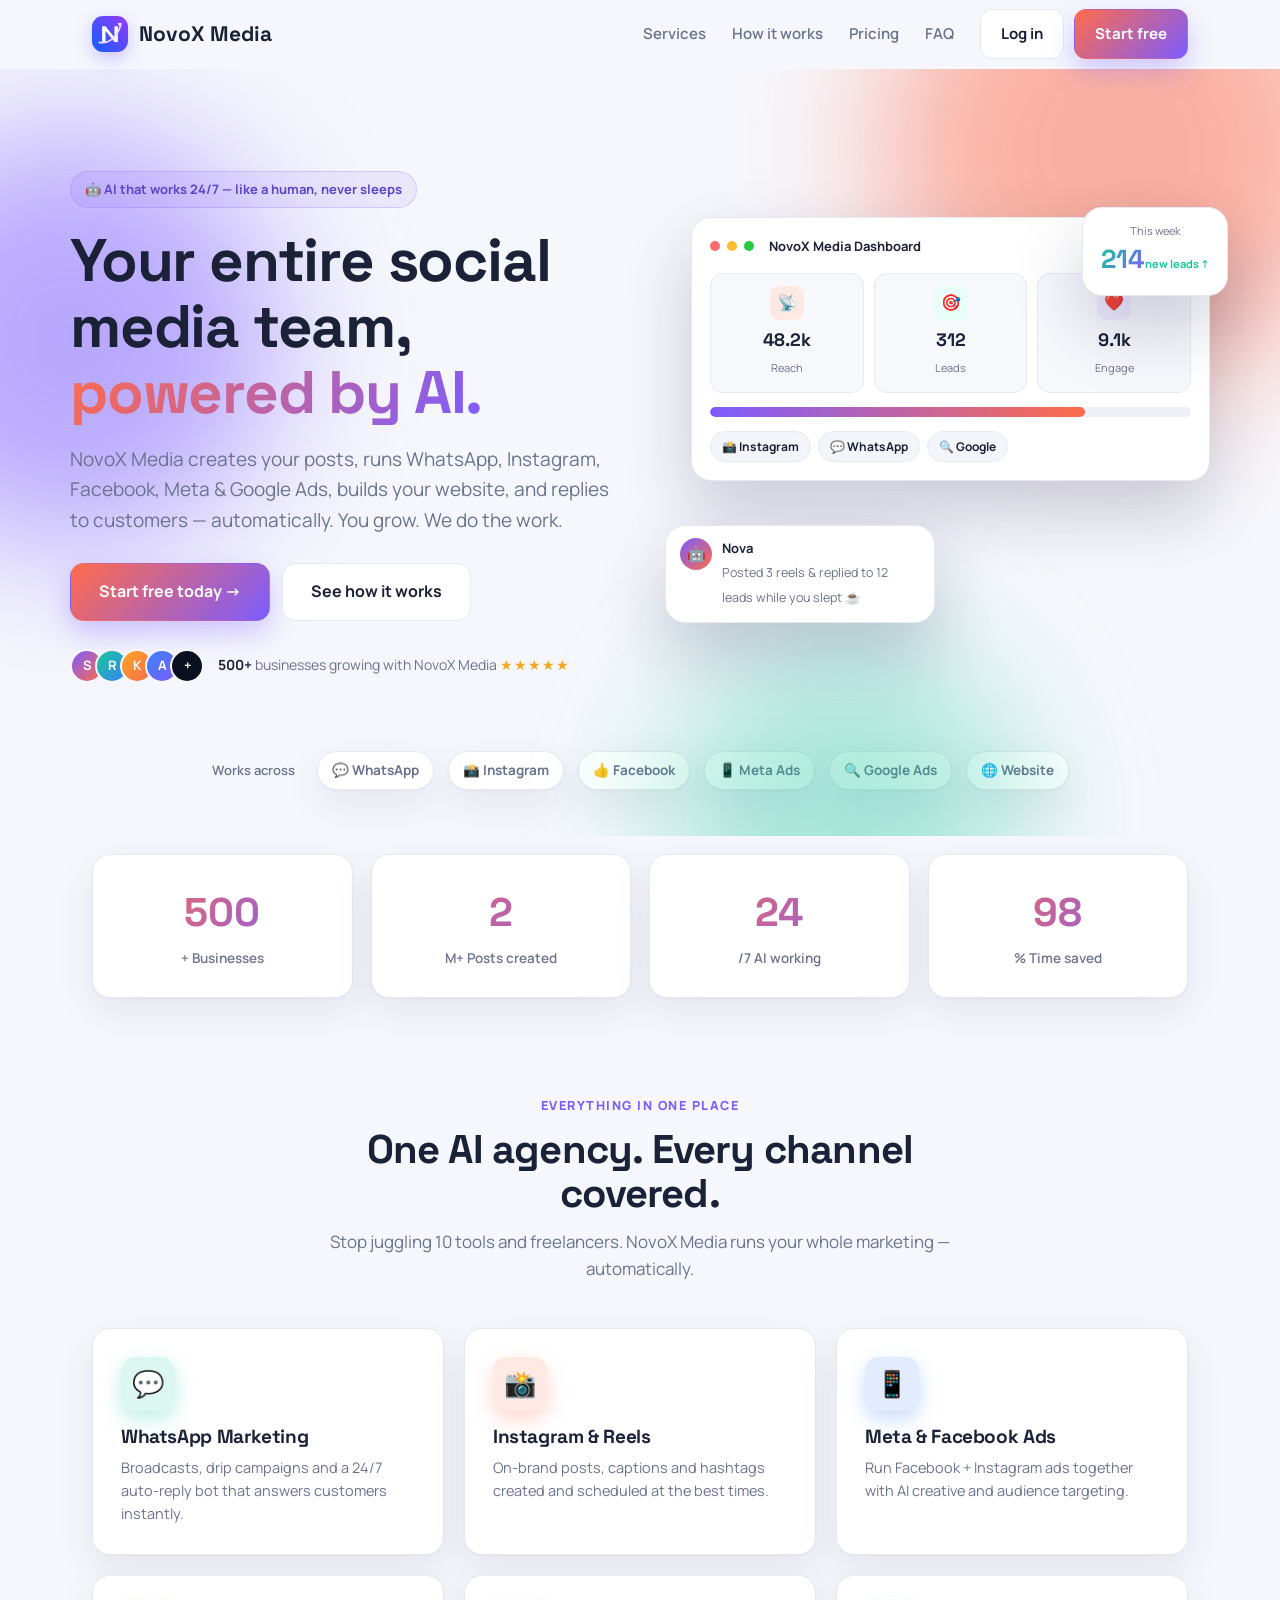
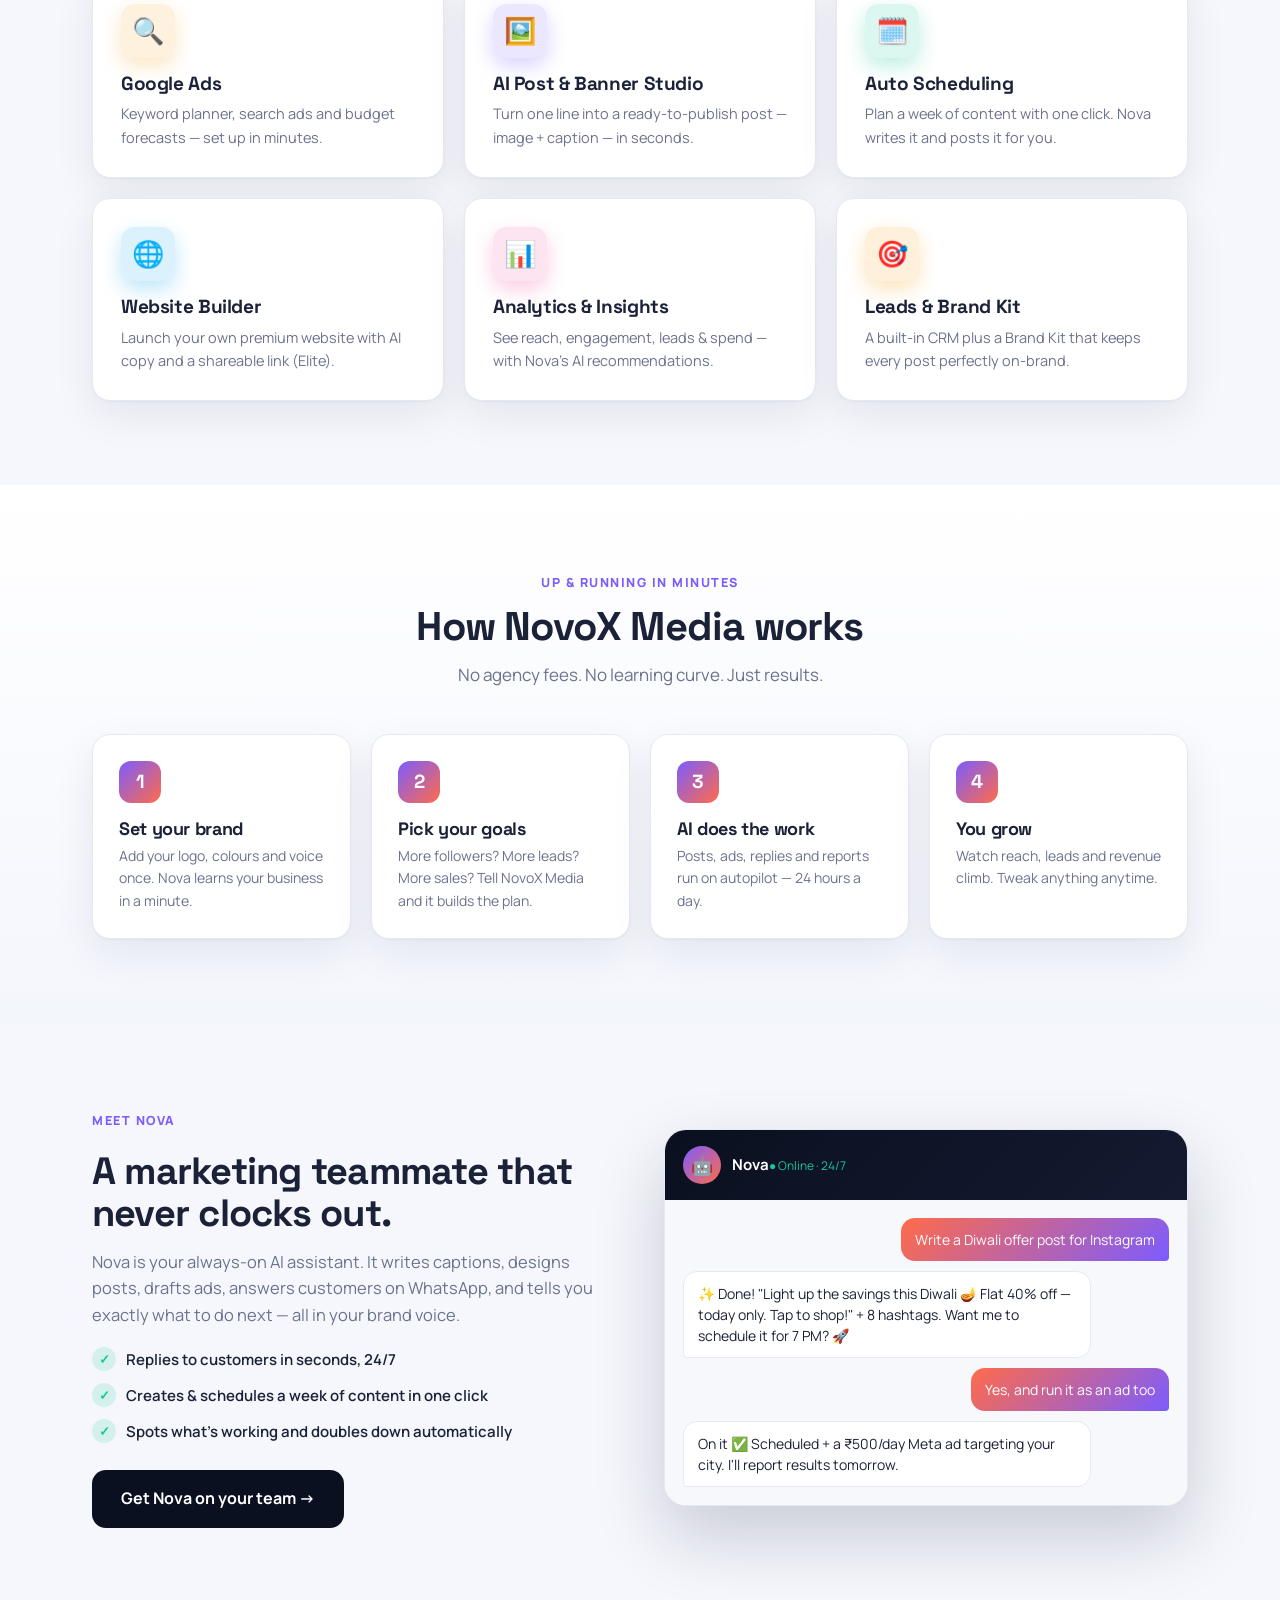
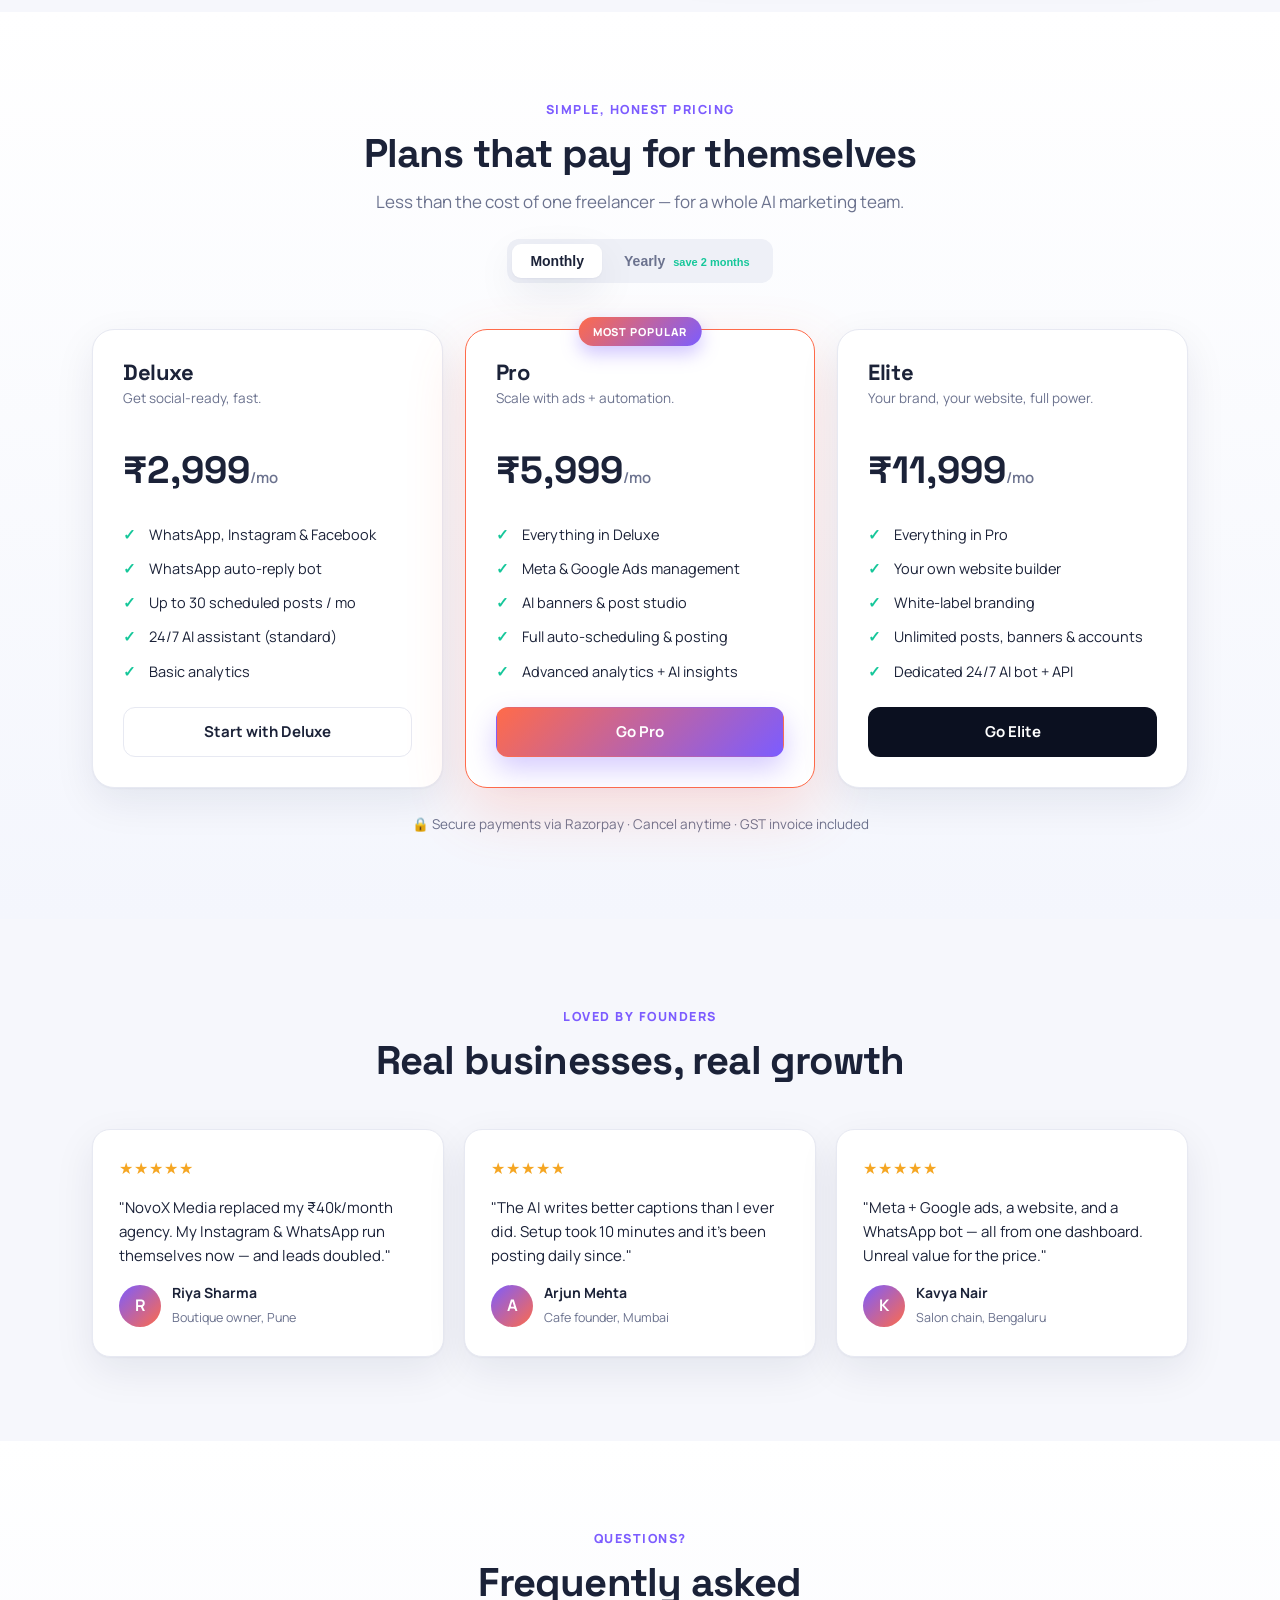
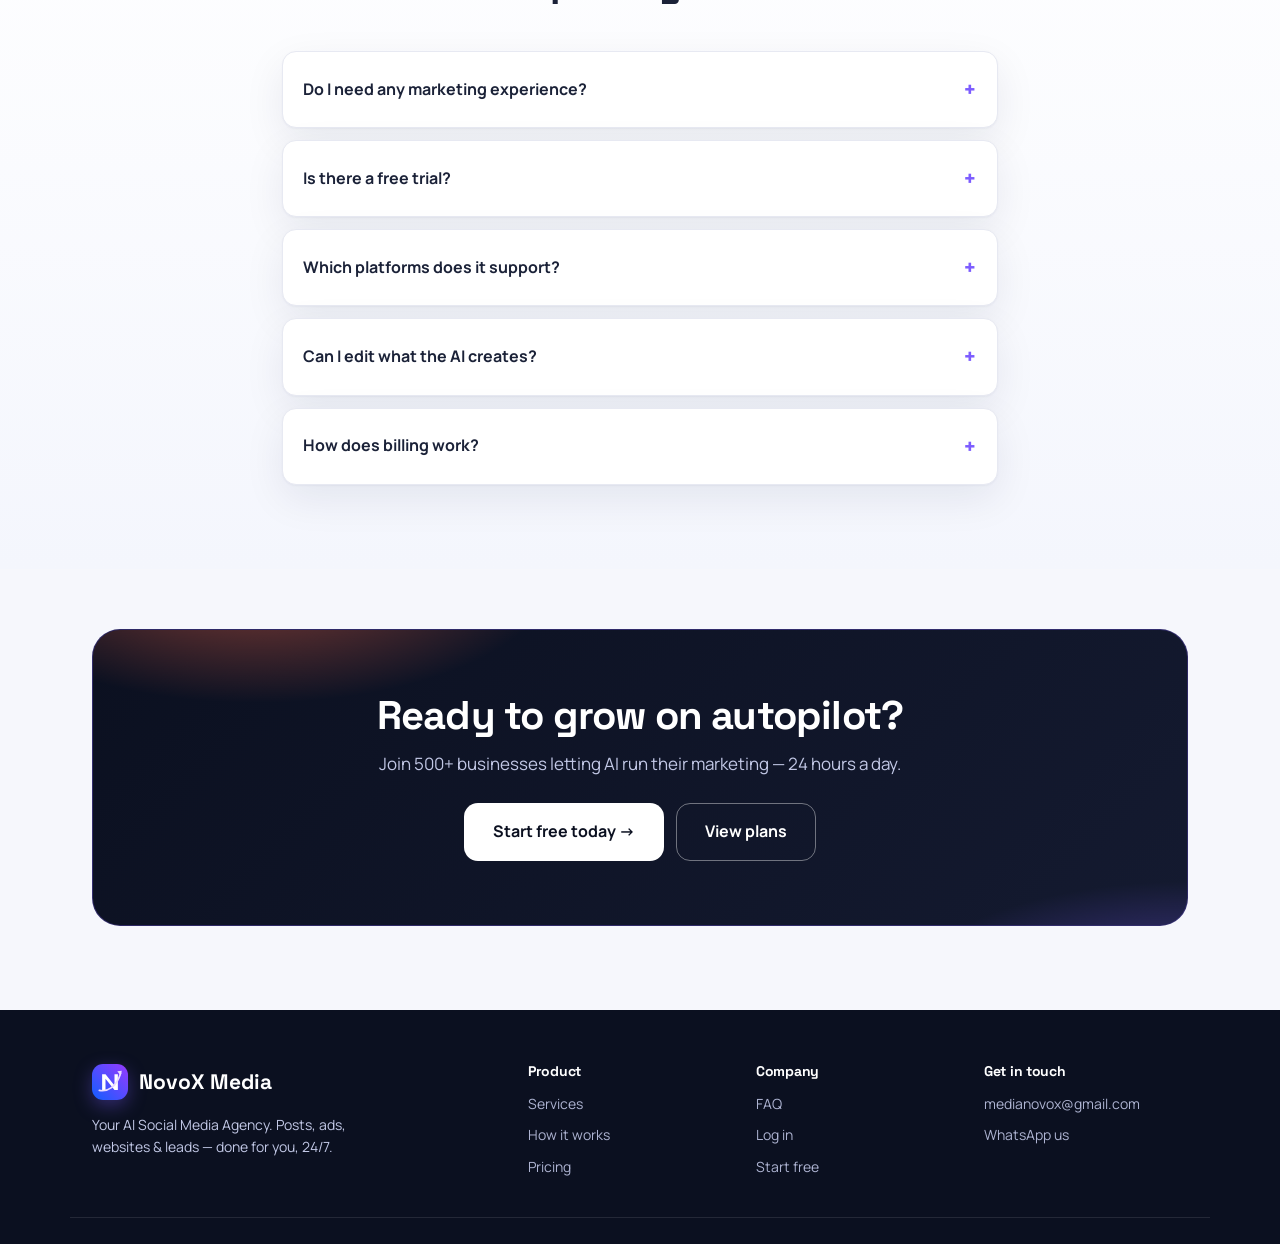
==== index.html @ 3d37918c "Initial commit — NovoX Media landing page Co-Authored-By: Claude Opus 4.8 <noreply@anthropic.com>" ====
<!doctype html>
<html lang="en">
<head>
  <meta charset="utf-8" />
  <meta name="viewport" content="width=device-width, initial-scale=1" />
  <title>NovoX Media — Your AI Social Media Agency, working 24/7</title>
  <meta name="description" content="NovoX Media grows your brand on WhatsApp, Instagram, Facebook, Meta & Google Ads with AI that creates posts, runs campaigns, builds your website and replies to customers — 24/7." />
  <meta property="og:title" content="NovoX Media — Your AI Social Media Agency" />
  <meta property="og:description" content="AI bots that market your business around the clock. Posts, ads, websites, leads — done for you." />
  <meta property="og:type" content="website" />
  <link rel="icon" type="image/svg+xml" href="logo.svg" />
  <link rel="preconnect" href="https://fonts.googleapis.com" />
  <link rel="preconnect" href="https://fonts.gstatic.com" crossorigin />
  <link href="https://fonts.googleapis.com/css2?family=Manrope:wght@400;500;600;700;800&family=Space+Grotesk:wght@500;600;700&display=swap" rel="stylesheet" />
  <link rel="stylesheet" href="styles.css" />
</head>
<body>

  <!-- ===== NAV ===== -->
  <header class="nav" id="nav">
    <div class="wrap nav-in">
      <a href="#top" class="brand">
        <span class="brand-mark">N</span>
        <span class="brand-name">NovoX Media</span>
      </a>
      <nav class="nav-links" id="navLinks">
        <a href="#services">Services</a>
        <a href="#how">How it works</a>
        <a href="#pricing">Pricing</a>
        <a href="#faq">FAQ</a>
      </nav>
      <div class="nav-cta">
        <a href="#" class="btn btn-ghost cta-login">Log in</a>
        <a href="#" class="btn btn-primary cta-start">Start free</a>
      </div>
      <button class="hamburger" id="hamburger" aria-label="Menu"><span></span><span></span><span></span></button>
    </div>
  </header>

  <!-- ===== HERO ===== -->
  <section class="hero" id="top">
    <div class="aurora"><span class="blob b1"></span><span class="blob b2"></span><span class="blob b3"></span></div>
    <div class="wrap hero-in">
      <div class="hero-copy reveal">
        <span class="pill">🤖 AI that works 24/7 — like a human, never sleeps</span>
        <h1>Your entire social media team,<span class="grad"> powered by AI.</span></h1>
        <p class="lead">NovoX Media creates your posts, runs WhatsApp, Instagram, Facebook, Meta &amp; Google Ads, builds your website, and replies to customers — automatically. You grow. We do the work.</p>
        <div class="hero-actions">
          <a href="#" class="btn btn-primary btn-lg cta-start">Start free today →</a>
          <a href="#how" class="btn btn-ghost btn-lg">See how it works</a>
        </div>
        <div class="trust">
          <div class="avatars"><span>S</span><span>R</span><span>K</span><span>A</span><span>+</span></div>
          <div><strong>500+</strong> businesses growing with NovoX Media <span class="stars">★★★★★</span></div>
        </div>
      </div>

      <div class="hero-art reveal" data-delay="120">
        <div class="mock mock-main float">
          <div class="mock-top"><span class="dot"></span><span class="dot"></span><span class="dot"></span><b>NovoX Media Dashboard</b></div>
          <div class="mock-grid">
            <div class="mtile"><span class="mt-ic" style="background:#ffe9e2;color:#ff6b4a">📡</span><b>48.2k</b><i>Reach</i></div>
            <div class="mtile"><span class="mt-ic" style="background:#e7fff6;color:#16c79a">🎯</span><b>312</b><i>Leads</i></div>
            <div class="mtile"><span class="mt-ic" style="background:#efeaff;color:#7c5cff">❤️</span><b>9.1k</b><i>Engage</i></div>
          </div>
          <div class="mbar"><span style="width:78%"></span></div>
          <div class="mrow"><span class="chip">📸 Instagram</span><span class="chip">💬 WhatsApp</span><span class="chip">🔍 Google</span></div>
        </div>
        <div class="mock mock-chat float-slow">
          <div class="mc-ava">🤖</div>
          <div class="mc-bubble"><b>Nova</b><span>Posted 3 reels &amp; replied to 12 leads while you slept ☕</span></div>
        </div>
        <div class="mock mock-stat float-fast">
          <i>This week</i><b class="count" data-to="214">0</b><span>new leads ↑</span>
        </div>
      </div>
    </div>

    <!-- platform strip -->
    <div class="wrap">
      <div class="strip reveal">
        <span>Works across</span>
        <div class="strip-logos">
          <div>💬 WhatsApp</div><div>📸 Instagram</div><div>👍 Facebook</div><div>📱 Meta Ads</div><div>🔍 Google Ads</div><div>🌐 Website</div>
        </div>
      </div>
    </div>
  </section>

  <!-- ===== STATS ===== -->
  <section class="stats">
    <div class="wrap stat-band">
      <div class="stat reveal"><b class="count" data-to="500">0</b><span>+ Businesses</span></div>
      <div class="stat reveal" data-delay="80"><b class="count" data-to="2">0</b><span>M+ Posts created</span></div>
      <div class="stat reveal" data-delay="160"><b class="count" data-to="24">0</b><span>/7 AI working</span></div>
      <div class="stat reveal" data-delay="240"><b class="count" data-to="98">0</b><span>% Time saved</span></div>
    </div>
  </section>

  <!-- ===== SERVICES ===== -->
  <section class="section" id="services">
    <div class="wrap">
      <div class="head reveal">
        <span class="eyebrow">Everything in one place</span>
        <h2>One AI agency. Every channel covered.</h2>
        <p>Stop juggling 10 tools and freelancers. NovoX Media runs your whole marketing — automatically.</p>
      </div>
      <div class="cards">
        <article class="card reveal"><div class="c-ic" style="--c:#16c79a">💬</div><h3>WhatsApp Marketing</h3><p>Broadcasts, drip campaigns and a 24/7 auto-reply bot that answers customers instantly.</p></article>
        <article class="card reveal" data-delay="60"><div class="c-ic" style="--c:#ff6b4a">📸</div><h3>Instagram &amp; Reels</h3><p>On-brand posts, captions and hashtags created and scheduled at the best times.</p></article>
        <article class="card reveal" data-delay="120"><div class="c-ic" style="--c:#3b82f6">📱</div><h3>Meta &amp; Facebook Ads</h3><p>Run Facebook + Instagram ads together with AI creative and audience targeting.</p></article>
        <article class="card reveal"><div class="c-ic" style="--c:#f5a623">🔍</div><h3>Google Ads</h3><p>Keyword planner, search ads and budget forecasts — set up in minutes.</p></article>
        <article class="card reveal" data-delay="60"><div class="c-ic" style="--c:#7c5cff">🖼️</div><h3>AI Post &amp; Banner Studio</h3><p>Turn one line into a ready-to-publish post — image + caption — in seconds.</p></article>
        <article class="card reveal" data-delay="120"><div class="c-ic" style="--c:#16c79a">🗓️</div><h3>Auto Scheduling</h3><p>Plan a week of content with one click. Nova writes it and posts it for you.</p></article>
        <article class="card reveal"><div class="c-ic" style="--c:#0ea5e9">🌐</div><h3>Website Builder</h3><p>Launch your own premium website with AI copy and a shareable link (Elite).</p></article>
        <article class="card reveal" data-delay="60"><div class="c-ic" style="--c:#ec4899">📊</div><h3>Analytics &amp; Insights</h3><p>See reach, engagement, leads &amp; spend — with Nova's AI recommendations.</p></article>
        <article class="card reveal" data-delay="120"><div class="c-ic" style="--c:#f59e0b">🎯</div><h3>Leads &amp; Brand Kit</h3><p>A built-in CRM plus a Brand Kit that keeps every post perfectly on-brand.</p></article>
      </div>
    </div>
  </section>

  <!-- ===== HOW IT WORKS ===== -->
  <section class="section alt" id="how">
    <div class="wrap">
      <div class="head reveal">
        <span class="eyebrow">Up &amp; running in minutes</span>
        <h2>How NovoX Media works</h2>
        <p>No agency fees. No learning curve. Just results.</p>
      </div>
      <div class="steps">
        <div class="step reveal"><span class="s-no">1</span><h3>Set your brand</h3><p>Add your logo, colours and voice once. Nova learns your business in a minute.</p></div>
        <div class="step reveal" data-delay="100"><span class="s-no">2</span><h3>Pick your goals</h3><p>More followers? More leads? More sales? Tell NovoX Media and it builds the plan.</p></div>
        <div class="step reveal" data-delay="200"><span class="s-no">3</span><h3>AI does the work</h3><p>Posts, ads, replies and reports run on autopilot — 24 hours a day.</p></div>
        <div class="step reveal" data-delay="300"><span class="s-no">4</span><h3>You grow</h3><p>Watch reach, leads and revenue climb. Tweak anything anytime.</p></div>
      </div>
    </div>
  </section>

  <!-- ===== AI HIGHLIGHT ===== -->
  <section class="section">
    <div class="wrap split">
      <div class="split-copy reveal">
        <span class="eyebrow">Meet Nova</span>
        <h2>A marketing teammate that never clocks out.</h2>
        <p>Nova is your always-on AI assistant. It writes captions, designs posts, drafts ads, answers customers on WhatsApp, and tells you exactly what to do next — all in your brand voice.</p>
        <ul class="ticks">
          <li>Replies to customers in seconds, 24/7</li>
          <li>Creates &amp; schedules a week of content in one click</li>
          <li>Spots what's working and doubles down automatically</li>
        </ul>
        <a href="#pricing" class="btn btn-dark btn-lg">Get Nova on your team →</a>
      </div>
      <div class="split-art reveal" data-delay="120">
        <div class="chatcard float">
          <div class="cc-head"><span class="cc-ava">🤖</span><div><b>Nova</b><i>● Online · 24/7</i></div></div>
          <div class="cc-body">
            <div class="cc-msg me">Write a Diwali offer post for Instagram</div>
            <div class="cc-msg bot">✨ Done! "Light up the savings this Diwali 🪔 Flat 40% off — today only. Tap to shop!" + 8 hashtags. Want me to schedule it for 7 PM? 🚀</div>
            <div class="cc-msg me">Yes, and run it as an ad too</div>
            <div class="cc-msg bot">On it ✅ Scheduled + a ₹500/day Meta ad targeting your city. I'll report results tomorrow.</div>
          </div>
        </div>
      </div>
    </div>
  </section>

  <!-- ===== PRICING ===== -->
  <section class="section alt" id="pricing">
    <div class="wrap">
      <div class="head reveal">
        <span class="eyebrow">Simple, honest pricing</span>
        <h2>Plans that pay for themselves</h2>
        <p>Less than the cost of one freelancer — for a whole AI marketing team.</p>
        <div class="toggle reveal">
          <button class="t-btn active" data-cycle="monthly">Monthly</button>
          <button class="t-btn" data-cycle="yearly">Yearly <em>save 2 months</em></button>
        </div>
      </div>
      <div class="plans">
        <article class="plan reveal">
          <h3>Deluxe</h3>
          <p class="tag">Get social-ready, fast.</p>
          <div class="price"><span class="amt" data-m="2,999" data-y="29,990">₹2,999</span><i class="per">/mo</i></div>
          <ul>
            <li>WhatsApp, Instagram &amp; Facebook</li>
            <li>WhatsApp auto-reply bot</li>
            <li>Up to 30 scheduled posts / mo</li>
            <li>24/7 AI assistant (standard)</li>
            <li>Basic analytics</li>
          </ul>
          <a href="#" class="btn btn-ghost btn-block cta-start">Start with Deluxe</a>
        </article>

        <article class="plan pop reveal" data-delay="100">
          <div class="ribbon">MOST POPULAR</div>
          <h3>Pro</h3>
          <p class="tag">Scale with ads + automation.</p>
          <div class="price"><span class="amt" data-m="5,999" data-y="59,990">₹5,999</span><i class="per">/mo</i></div>
          <ul>
            <li>Everything in Deluxe</li>
            <li>Meta &amp; Google Ads management</li>
            <li>AI banners &amp; post studio</li>
            <li>Full auto-scheduling &amp; posting</li>
            <li>Advanced analytics + AI insights</li>
          </ul>
          <a href="#" class="btn btn-primary btn-block cta-start">Go Pro</a>
        </article>

        <article class="plan reveal" data-delay="200">
          <h3>Elite</h3>
          <p class="tag">Your brand, your website, full power.</p>
          <div class="price"><span class="amt" data-m="11,999" data-y="1,19,990">₹11,999</span><i class="per">/mo</i></div>
          <ul>
            <li>Everything in Pro</li>
            <li>Your own website builder</li>
            <li>White-label branding</li>
            <li>Unlimited posts, banners &amp; accounts</li>
            <li>Dedicated 24/7 AI bot + API</li>
          </ul>
          <a href="#" class="btn btn-dark btn-block cta-start">Go Elite</a>
        </article>
      </div>
      <p class="pay-note reveal">🔒 Secure payments via Razorpay · Cancel anytime · GST invoice included</p>
    </div>
  </section>

  <!-- ===== TESTIMONIALS ===== -->
  <section class="section">
    <div class="wrap">
      <div class="head reveal"><span class="eyebrow">Loved by founders</span><h2>Real businesses, real growth</h2></div>
      <div class="quotes">
        <figure class="quote reveal"><div class="stars">★★★★★</div><blockquote>"NovoX Media replaced my ₹40k/month agency. My Instagram &amp; WhatsApp run themselves now — and leads doubled."</blockquote><figcaption><span>R</span><div><b>Riya Sharma</b><i>Boutique owner, Pune</i></div></figcaption></figure>
        <figure class="quote reveal" data-delay="100"><div class="stars">★★★★★</div><blockquote>"The AI writes better captions than I ever did. Setup took 10 minutes and it's been posting daily since."</blockquote><figcaption><span>A</span><div><b>Arjun Mehta</b><i>Cafe founder, Mumbai</i></div></figcaption></figure>
        <figure class="quote reveal" data-delay="200"><div class="stars">★★★★★</div><blockquote>"Meta + Google ads, a website, and a WhatsApp bot — all from one dashboard. Unreal value for the price."</blockquote><figcaption><span>K</span><div><b>Kavya Nair</b><i>Salon chain, Bengaluru</i></div></figcaption></figure>
      </div>
    </div>
  </section>

  <!-- ===== FAQ ===== -->
  <section class="section alt" id="faq">
    <div class="wrap narrow">
      <div class="head reveal"><span class="eyebrow">Questions?</span><h2>Frequently asked</h2></div>
      <div class="faq">
        <details class="reveal"><summary>Do I need any marketing experience?<span class="ac">+</span></summary><p>None at all. Tell NovoX Media about your business and your goals — the AI handles strategy, content, ads and replies for you.</p></details>
        <details class="reveal"><summary>Is there a free trial?<span class="ac">+</span></summary><p>Yes — you can start free and explore the dashboard. Upgrade to a plan whenever you're ready to go live.</p></details>
        <details class="reveal"><summary>Which platforms does it support?<span class="ac">+</span></summary><p>WhatsApp, Instagram, Facebook, Meta Ads and Google Ads — plus your own website on the Elite plan.</p></details>
        <details class="reveal"><summary>Can I edit what the AI creates?<span class="ac">+</span></summary><p>Absolutely. Every post, ad and reply is fully editable. Approve, tweak, or let it run on autopilot.</p></details>
        <details class="reveal"><summary>How does billing work?<span class="ac">+</span></summary><p>Simple monthly or yearly plans via Razorpay (cards, UPI, netbanking). Cancel anytime — no lock-in.</p></details>
      </div>
    </div>
  </section>

  <!-- ===== CTA ===== -->
  <section class="cta-final">
    <div class="wrap">
      <div class="cta-box reveal">
        <h2>Ready to grow on autopilot?</h2>
        <p>Join 500+ businesses letting AI run their marketing — 24 hours a day.</p>
        <div class="hero-actions center">
          <a href="#" class="btn btn-light btn-lg cta-start">Start free today →</a>
          <a href="#pricing" class="btn btn-outline btn-lg">View plans</a>
        </div>
      </div>
    </div>
  </section>

  <!-- ===== FOOTER ===== -->
  <footer class="footer">
    <div class="wrap foot-in">
      <div class="foot-brand">
        <a href="#top" class="brand"><span class="brand-mark">N</span><span class="brand-name">NovoX Media</span></a>
        <p>Your AI Social Media Agency. Posts, ads, websites &amp; leads — done for you, 24/7.</p>
      </div>
      <div class="foot-cols">
        <div><h4>Product</h4><a href="#services">Services</a><a href="#how">How it works</a><a href="#pricing">Pricing</a></div>
        <div><h4>Company</h4><a href="#faq">FAQ</a><a href="#" class="cta-login">Log in</a><a href="#" class="cta-start">Start free</a></div>
        <div><h4>Get in touch</h4><a href="mailto:medianovox@gmail.com">medianovox@gmail.com</a><a href="#">WhatsApp us</a></div>
      </div>
    </div>
    <!-- <div class="wrap foot-bottom"><span>© <span id="year"></span> NovoX Media. All rights reserved.</span><span>Made with ❤️ + AI</span></div> -->
  </footer>

  <script src="script.js"></script>
</body>
</html>
---- styles.css ----
/* ===== Design tokens (match the NovoX Media app) ===== */
:root{
  --ink:#0b1020; --ink-2:#141a30; --bg:#f6f7fc; --surface:#fff;
  --line:#e7e9f2; --text:#1b2238; --muted:#6b728e;
  --coral:#ff6b4a; --teal:#16c79a; --violet:#7c5cff; --amber:#f5a623; --blue:#3b82f6;
  --radius:18px; --shadow:0 1px 2px rgba(16,24,64,.04),0 14px 40px rgba(16,24,64,.08);
  --shadow-lg:0 30px 70px rgba(16,24,64,.20);
  --font:'Manrope',-apple-system,BlinkMacSystemFont,'Segoe UI',sans-serif;
  --display:'Space Grotesk',var(--font);
  --maxw:1140px;
}
*{box-sizing:border-box;margin:0;padding:0}
html{scroll-behavior:smooth}
body{font-family:var(--font);background:var(--bg);color:var(--text);line-height:1.6;-webkit-font-smoothing:antialiased;overflow-x:hidden}
a{color:inherit;text-decoration:none}
h1,h2,h3,h4{font-family:var(--display);font-weight:700;letter-spacing:-.02em;line-height:1.1}
img{max-width:100%}
.wrap{width:100%;max-width:var(--maxw);margin:0 auto;padding:0 22px}
.narrow{max-width:760px}
.grad{background:linear-gradient(120deg,var(--coral),var(--violet));-webkit-background-clip:text;background-clip:text;color:transparent}

/* ===== Buttons ===== */
.btn{display:inline-flex;align-items:center;justify-content:center;gap:8px;border:1px solid transparent;border-radius:12px;padding:12px 20px;font-weight:700;font-size:15px;cursor:pointer;transition:transform .12s ease,box-shadow .2s,filter .2s,background .2s;white-space:nowrap}
.btn:active{transform:translateY(1px)}
.btn-primary{background:linear-gradient(135deg,var(--coral),var(--violet));color:#fff;box-shadow:0 12px 28px rgba(124,92,255,.32)}
.btn-primary:hover{filter:brightness(1.07);transform:translateY(-2px)}
.btn-dark{background:var(--ink);color:#fff}
.btn-dark:hover{filter:brightness(1.25);transform:translateY(-2px)}
.btn-ghost{background:var(--surface);border-color:var(--line);color:var(--text)}
.btn-ghost:hover{border-color:var(--violet);color:var(--violet)}
.btn-light{background:#fff;color:var(--ink)}
.btn-light:hover{transform:translateY(-2px);box-shadow:0 14px 30px rgba(0,0,0,.18)}
.btn-outline{background:transparent;border-color:rgba(255,255,255,.4);color:#fff}
.btn-outline:hover{background:rgba(255,255,255,.12)}
.btn-lg{padding:15px 28px;font-size:16px;border-radius:14px}
.btn-block{width:100%}

/* ===== Nav ===== */
.nav{position:sticky;top:0;z-index:50;background:rgba(246,247,252,.7);backdrop-filter:blur(12px);border-bottom:1px solid transparent;transition:border-color .2s,background .2s,box-shadow .2s}
.nav.scrolled{background:rgba(255,255,255,.82);border-color:var(--line);box-shadow:0 6px 24px rgba(16,24,64,.06)}
.nav-in{display:flex;align-items:center;justify-content:space-between;height:68px;gap:18px}
.brand{display:flex;align-items:center;gap:11px;font-family:var(--display);font-weight:700}
.brand-mark{width:36px;height:36px;border-radius:11px;flex:none;background:url('logo.svg') center / cover no-repeat;display:grid;place-items:center;color:transparent;font-size:0;box-shadow:0 6px 18px rgba(124,92,255,.35)}
.brand-name{font-size:21px}
.nav-links{display:flex;gap:26px;margin-left:auto}
.nav-links a{font-weight:600;font-size:15px;color:var(--muted);position:relative}
.nav-links a:hover{color:var(--text)}
.nav-links a::after{content:'';position:absolute;left:0;bottom:-6px;width:0;height:2px;background:var(--violet);transition:width .2s}
.nav-links a:hover::after{width:100%}
.nav-cta{display:flex;gap:10px;margin-left:8px}
.hamburger{display:none;flex-direction:column;gap:5px;background:none;border:none;padding:8px}
.hamburger span{width:24px;height:2px;background:var(--text);border-radius:2px;transition:.25s}
.hamburger.open span:nth-child(1){transform:translateY(7px) rotate(45deg)}
.hamburger.open span:nth-child(2){opacity:0}
.hamburger.open span:nth-child(3){transform:translateY(-7px) rotate(-45deg)}

/* ===== Hero ===== */
.hero{position:relative;padding:72px 0 40px;overflow:hidden}
.aurora{position:absolute;inset:0;z-index:0;pointer-events:none}
.blob{position:absolute;border-radius:50%;filter:blur(70px);opacity:.5;animation:drift 18s ease-in-out infinite}
.b1{width:480px;height:480px;background:#ff6b4a;top:-160px;right:-80px}
.b2{width:420px;height:420px;background:#7c5cff;top:60px;left:-140px;animation-delay:-6s}
.b3{width:360px;height:360px;background:#16c79a;bottom:-160px;right:20%;animation-delay:-12s;opacity:.35}
@keyframes drift{0%,100%{transform:translate(0,0) scale(1)}33%{transform:translate(30px,-30px) scale(1.08)}66%{transform:translate(-20px,20px) scale(.96)}}
.hero-in{position:relative;z-index:1;display:grid;grid-template-columns:1.05fr .95fr;gap:48px;align-items:center;padding:30px 0 50px}
.pill{display:inline-flex;align-items:center;gap:8px;background:rgba(124,92,255,.1);color:#5a45c7;border:1px solid rgba(124,92,255,.22);font-weight:700;font-size:13px;padding:7px 14px;border-radius:999px;margin-bottom:20px}
.hero h1{font-size:clamp(34px,5.4vw,60px)}
.lead{font-size:clamp(16px,2vw,19px);color:var(--muted);margin:18px 0 28px;max-width:560px}
.hero-actions{display:flex;gap:12px;flex-wrap:wrap}
.hero-actions.center{justify-content:center}
.trust{display:flex;align-items:center;gap:14px;margin-top:28px;font-size:14px;color:var(--muted)}
.trust strong{color:var(--text)}
.avatars{display:flex}
.avatars span{width:34px;height:34px;border-radius:50%;display:grid;place-items:center;font-size:13px;font-weight:700;color:#fff;border:2px solid var(--bg);margin-left:-9px;background:linear-gradient(135deg,var(--violet),var(--coral))}
.avatars span:first-child{margin-left:0}
.avatars span:nth-child(2){background:linear-gradient(135deg,var(--teal),var(--blue))}
.avatars span:nth-child(3){background:linear-gradient(135deg,var(--amber),var(--coral))}
.avatars span:nth-child(4){background:linear-gradient(135deg,var(--blue),var(--violet))}
.avatars span:last-child{background:var(--ink)}
.stars{color:var(--amber);letter-spacing:1px}

/* hero art / mockups */
.hero-art{position:relative;min-height:420px}
.mock{background:#fff;border:1px solid var(--line);border-radius:20px;box-shadow:var(--shadow-lg)}
.mock-main{padding:18px;position:relative;z-index:2}
.mock-top{display:flex;align-items:center;gap:7px;font-size:13px;color:var(--muted);margin-bottom:16px}
.mock-top b{margin-left:8px;color:var(--text)}
.dot{width:10px;height:10px;border-radius:50%;background:#e3e6f0}
.dot:nth-child(1){background:#ff6b6b}.dot:nth-child(2){background:#febc2e}.dot:nth-child(3){background:#28c840}
.mock-grid{display:grid;grid-template-columns:repeat(3,1fr);gap:10px;margin-bottom:14px}
.mtile{background:#f7f8fc;border:1px solid var(--line);border-radius:13px;padding:12px;text-align:center}
.mtile .mt-ic{width:34px;height:34px;border-radius:9px;display:grid;place-items:center;margin:0 auto 6px;font-size:16px}
.mtile b{display:block;font-family:var(--display);font-size:18px}
.mtile i{font-style:normal;font-size:11px;color:var(--muted)}
.mbar{height:10px;background:#eef0f7;border-radius:999px;overflow:hidden;margin-bottom:14px}
.mbar span{display:block;height:100%;border-radius:999px;background:linear-gradient(90deg,var(--violet),var(--coral))}
.mrow{display:flex;gap:7px;flex-wrap:wrap}
.chip{font-size:12px;font-weight:700;background:#f4f5fb;border:1px solid var(--line);border-radius:999px;padding:5px 11px}
.mock-chat{position:absolute;left:-26px;bottom:14px;z-index:3;display:flex;gap:10px;align-items:flex-start;padding:12px 14px;max-width:270px}
.mc-ava{width:32px;height:32px;border-radius:50%;flex:none;display:grid;place-items:center;background:linear-gradient(135deg,var(--violet),var(--coral));font-size:15px}
.mc-bubble b{display:block;font-size:13px}
.mc-bubble span{font-size:12.5px;color:var(--muted)}
.mock-stat{position:absolute;right:-18px;top:-10px;z-index:3;padding:14px 18px;text-align:center}
.mock-stat i{font-style:normal;font-size:11px;color:var(--muted);display:block}
.mock-stat b{font-family:var(--display);font-size:26px;background:linear-gradient(120deg,var(--teal),var(--violet));-webkit-background-clip:text;background-clip:text;color:transparent}
.mock-stat span{font-size:11px;color:var(--teal);font-weight:700}
.float{animation:float 6s ease-in-out infinite}
.float-slow{animation:float 8s ease-in-out infinite}
.float-fast{animation:float 5s ease-in-out infinite reverse}
@keyframes float{0%,100%{transform:translateY(0)}50%{transform:translateY(-14px)}}

/* platform strip */
.strip{display:flex;align-items:center;gap:22px;flex-wrap:wrap;justify-content:center;padding:18px 0 6px;color:var(--muted);font-size:13px;font-weight:600}
.strip-logos{display:flex;gap:14px;flex-wrap:wrap;justify-content:center}
.strip-logos div{background:#fff;border:1px solid var(--line);border-radius:999px;padding:8px 14px;font-weight:700;font-size:13.5px;box-shadow:var(--shadow);transition:transform .15s}
.strip-logos div:hover{transform:translateY(-3px)}

/* ===== Stats ===== */
.stats{padding:18px 0 10px}
.stat-band{display:grid;grid-template-columns:repeat(4,1fr);gap:18px}
.stat{background:var(--surface);border:1px solid var(--line);border-radius:var(--radius);padding:26px 18px;text-align:center;box-shadow:var(--shadow)}
.stat b{display:block;font-family:var(--display);font-size:clamp(28px,4vw,40px);background:linear-gradient(120deg,var(--coral),var(--violet));-webkit-background-clip:text;background-clip:text;color:transparent}
.stat span{color:var(--muted);font-size:13.5px;font-weight:600}

/* ===== Sections ===== */
.section{padding:84px 0}
.section.alt{background:linear-gradient(180deg,#fff,#f4f6fd)}
.head{text-align:center;max-width:680px;margin:0 auto 46px}
.eyebrow{display:inline-block;font-weight:800;font-size:12.5px;letter-spacing:.12em;text-transform:uppercase;color:var(--violet);margin-bottom:12px}
.head h2{font-size:clamp(26px,4vw,40px)}
.head p{color:var(--muted);font-size:17px;margin-top:12px}

/* services cards */
.cards{display:grid;grid-template-columns:repeat(3,1fr);gap:20px}
.card{background:var(--surface);border:1px solid var(--line);border-radius:var(--radius);padding:28px;box-shadow:var(--shadow);transition:transform .18s,box-shadow .18s,border-color .18s}
.card:hover{transform:translateY(-6px);box-shadow:var(--shadow-lg);border-color:transparent}
.c-ic{width:54px;height:54px;border-radius:14px;display:grid;place-items:center;font-size:26px;margin-bottom:16px;background:color-mix(in srgb,var(--c) 15%,#fff);box-shadow:0 8px 20px color-mix(in srgb,var(--c) 28%,transparent)}
.card h3{font-size:19px;margin-bottom:8px}
.card p{color:var(--muted);font-size:14.5px}

/* steps */
.steps{display:grid;grid-template-columns:repeat(4,1fr);gap:20px}
.step{background:var(--surface);border:1px solid var(--line);border-radius:var(--radius);padding:26px;box-shadow:var(--shadow);position:relative}
.s-no{display:grid;place-items:center;width:42px;height:42px;border-radius:12px;background:linear-gradient(135deg,var(--violet),var(--coral));color:#fff;font-family:var(--display);font-weight:700;font-size:19px;margin-bottom:16px}
.step h3{font-size:18px;margin-bottom:6px}
.step p{color:var(--muted);font-size:14px}

/* split / Nova */
.split{display:grid;grid-template-columns:1fr 1fr;gap:48px;align-items:center}
.split-copy h2{font-size:clamp(26px,3.6vw,38px);margin:8px 0 14px}
.split-copy p{color:var(--muted);font-size:16.5px}
.ticks{list-style:none;margin:20px 0 26px;display:flex;flex-direction:column;gap:12px}
.ticks li{position:relative;padding-left:34px;font-weight:600;font-size:15px}
.ticks li::before{content:'✓';position:absolute;left:0;top:-1px;width:24px;height:24px;border-radius:50%;background:rgba(22,199,154,.15);color:var(--teal);display:grid;place-items:center;font-weight:800;font-size:13px}
.chatcard{background:#fff;border:1px solid var(--line);border-radius:22px;box-shadow:var(--shadow-lg);overflow:hidden}
.cc-head{display:flex;align-items:center;gap:11px;padding:16px 18px;background:linear-gradient(135deg,var(--ink),var(--ink-2));color:#fff}
.cc-ava{width:38px;height:38px;border-radius:50%;display:grid;place-items:center;background:linear-gradient(135deg,var(--violet),var(--coral));font-size:18px}
.cc-head b{font-size:15px}.cc-head i{font-style:normal;font-size:12px;color:#16c79a}
.cc-body{padding:18px;display:flex;flex-direction:column;gap:10px;background:#f7f8fc}
.cc-msg{max-width:84%;padding:11px 14px;border-radius:14px;font-size:14px;line-height:1.5}
.cc-msg.me{align-self:flex-end;background:linear-gradient(135deg,var(--coral),var(--violet));color:#fff;border-bottom-right-radius:4px}
.cc-msg.bot{align-self:flex-start;background:#fff;border:1px solid var(--line);border-bottom-left-radius:4px}

/* pricing */
.toggle{display:inline-flex;gap:4px;background:#eef0f7;border-radius:12px;padding:5px;margin-top:24px}
.t-btn{border:none;background:transparent;border-radius:9px;padding:9px 18px;font-weight:700;font-size:14px;color:var(--muted);cursor:pointer;transition:.18s}
.t-btn.active{background:#fff;color:var(--text);box-shadow:var(--shadow)}
.t-btn em{font-style:normal;font-size:11px;color:var(--teal);font-weight:800;margin-left:4px}
.plans{display:grid;grid-template-columns:repeat(3,1fr);gap:22px;align-items:stretch}
.plan{background:var(--surface);border:1px solid var(--line);border-radius:22px;padding:30px;box-shadow:var(--shadow);display:flex;flex-direction:column;position:relative;transition:transform .18s,box-shadow .18s}
.plan:hover{transform:translateY(-6px);box-shadow:var(--shadow-lg)}
.plan.pop{border-color:var(--coral);box-shadow:0 24px 60px rgba(255,107,74,.2);transform:scale(1.03)}
.plan.pop:hover{transform:scale(1.03) translateY(-6px)}
.ribbon{position:absolute;top:-13px;left:50%;transform:translateX(-50%);background:linear-gradient(135deg,var(--coral),var(--violet));color:#fff;font-size:11px;font-weight:800;letter-spacing:.08em;padding:6px 14px;border-radius:999px;box-shadow:0 8px 18px rgba(124,92,255,.35)}
.plan h3{font-size:22px}
.plan .tag{color:var(--muted);font-size:13.5px;margin-top:4px;min-height:38px}
.price{margin:14px 0 4px}
.price .amt{font-family:var(--display);font-size:38px;font-weight:700}
.price .per{font-style:normal;color:var(--muted);font-size:15px;font-weight:600}
.plan ul{list-style:none;margin:18px 0 24px;display:flex;flex-direction:column;gap:11px}
.plan li{position:relative;padding-left:26px;font-size:14.5px}
.plan li::before{content:'✓';position:absolute;left:0;color:var(--teal);font-weight:800}
.plan .btn{margin-top:auto}
.pay-note{text-align:center;color:var(--muted);font-size:13.5px;margin-top:26px}

/* testimonials */
.quotes{display:grid;grid-template-columns:repeat(3,1fr);gap:20px}
.quote{background:var(--surface);border:1px solid var(--line);border-radius:var(--radius);padding:26px;box-shadow:var(--shadow);display:flex;flex-direction:column;gap:14px}
.quote blockquote{font-size:15px;line-height:1.6}
.quote figcaption{display:flex;align-items:center;gap:11px;margin-top:auto}
.quote figcaption span{width:42px;height:42px;border-radius:50%;display:grid;place-items:center;font-weight:700;color:#fff;background:linear-gradient(135deg,var(--violet),var(--coral))}
.quote figcaption b{font-size:14px;display:block}.quote figcaption i{font-style:normal;font-size:12.5px;color:var(--muted)}

/* faq */
.faq{display:flex;flex-direction:column;gap:12px}
.faq details{background:var(--surface);border:1px solid var(--line);border-radius:14px;padding:4px 20px;box-shadow:var(--shadow)}
.faq summary{list-style:none;cursor:pointer;font-weight:700;font-size:16px;padding:16px 0;display:flex;align-items:center;justify-content:space-between;gap:12px}
.faq summary::-webkit-details-marker{display:none}
.faq .ac{font-family:var(--display);font-size:22px;color:var(--violet);transition:transform .2s;flex:none}
.faq details[open] .ac{transform:rotate(45deg)}
.faq p{color:var(--muted);font-size:14.5px;padding:0 0 18px}

/* final cta */
.cta-final{padding:60px 0 84px}
.cta-box{position:relative;overflow:hidden;text-align:center;color:#fff;border-radius:28px;padding:64px 28px;background:linear-gradient(135deg,var(--ink),var(--ink-2));border:1px solid rgba(124,92,255,.3)}
.cta-box::before{content:'';position:absolute;inset:0;background:radial-gradient(500px 220px at 15% -20%,rgba(255,107,74,.5),transparent 60%),radial-gradient(500px 220px at 100% 130%,rgba(124,92,255,.55),transparent 60%)}
.cta-box>*{position:relative}
.cta-box h2{font-size:clamp(26px,4vw,40px)}
.cta-box p{color:#c2c8e6;margin:12px 0 26px;font-size:17px}

/* footer */
.footer{background:var(--ink);color:#c2c8e6;padding:54px 0 26px}
.footer .brand-name{color:#fff}
.foot-in{display:grid;grid-template-columns:1.2fr 2fr;gap:40px;padding-bottom:30px;border-bottom:1px solid rgba(255,255,255,.1)}
.foot-brand p{margin-top:14px;font-size:14px;max-width:300px}
.foot-cols{display:grid;grid-template-columns:repeat(3,1fr);gap:24px}
.foot-cols h4{color:#fff;font-size:14px;margin-bottom:14px}
.foot-cols a{display:block;font-size:14px;margin-bottom:9px;color:#aeb4d2;transition:color .15s}
.foot-cols a:hover{color:#fff}
.foot-bottom{display:flex;justify-content:space-between;align-items:center;padding-top:22px;font-size:13px;color:#8a90b0;flex-wrap:wrap;gap:8px}

/* ===== Scroll reveal ===== */
.reveal{opacity:0;transform:translateY(26px);transition:opacity .7s cubic-bezier(.2,.7,.2,1),transform .7s cubic-bezier(.2,.7,.2,1)}
.reveal.in{opacity:1;transform:none}

/* ===== Responsive ===== */
@media(max-width:960px){
  .hero-in{grid-template-columns:1fr;gap:30px}
  .hero-art{min-height:360px;max-width:460px;margin:0 auto}
  .split{grid-template-columns:1fr;gap:30px}
  .cards,.quotes{grid-template-columns:1fr 1fr}
  .steps,.stat-band{grid-template-columns:1fr 1fr}
  .plans{grid-template-columns:1fr;max-width:440px;margin:0 auto}
  .plan.pop{transform:none}.plan.pop:hover{transform:translateY(-6px)}
  .foot-in{grid-template-columns:1fr}
}
@media(max-width:760px){
  .nav-links,.nav-cta{display:none}
  .hamburger{display:flex}
  .nav-links.show{display:flex;position:absolute;top:68px;left:0;right:0;flex-direction:column;background:#fff;padding:16px 22px;gap:14px;border-bottom:1px solid var(--line);box-shadow:var(--shadow)}
  .nav-links.show a{font-size:16px;color:var(--text)}
  .section{padding:60px 0}
  .cards,.quotes,.steps,.stat-band{grid-template-columns:1fr}
  .foot-cols{grid-template-columns:1fr 1fr}
}
@media(prefers-reduced-motion:reduce){
  .reveal{opacity:1;transform:none;transition:none}
  .float,.float-slow,.float-fast,.blob{animation:none}
  html{scroll-behavior:auto}
}
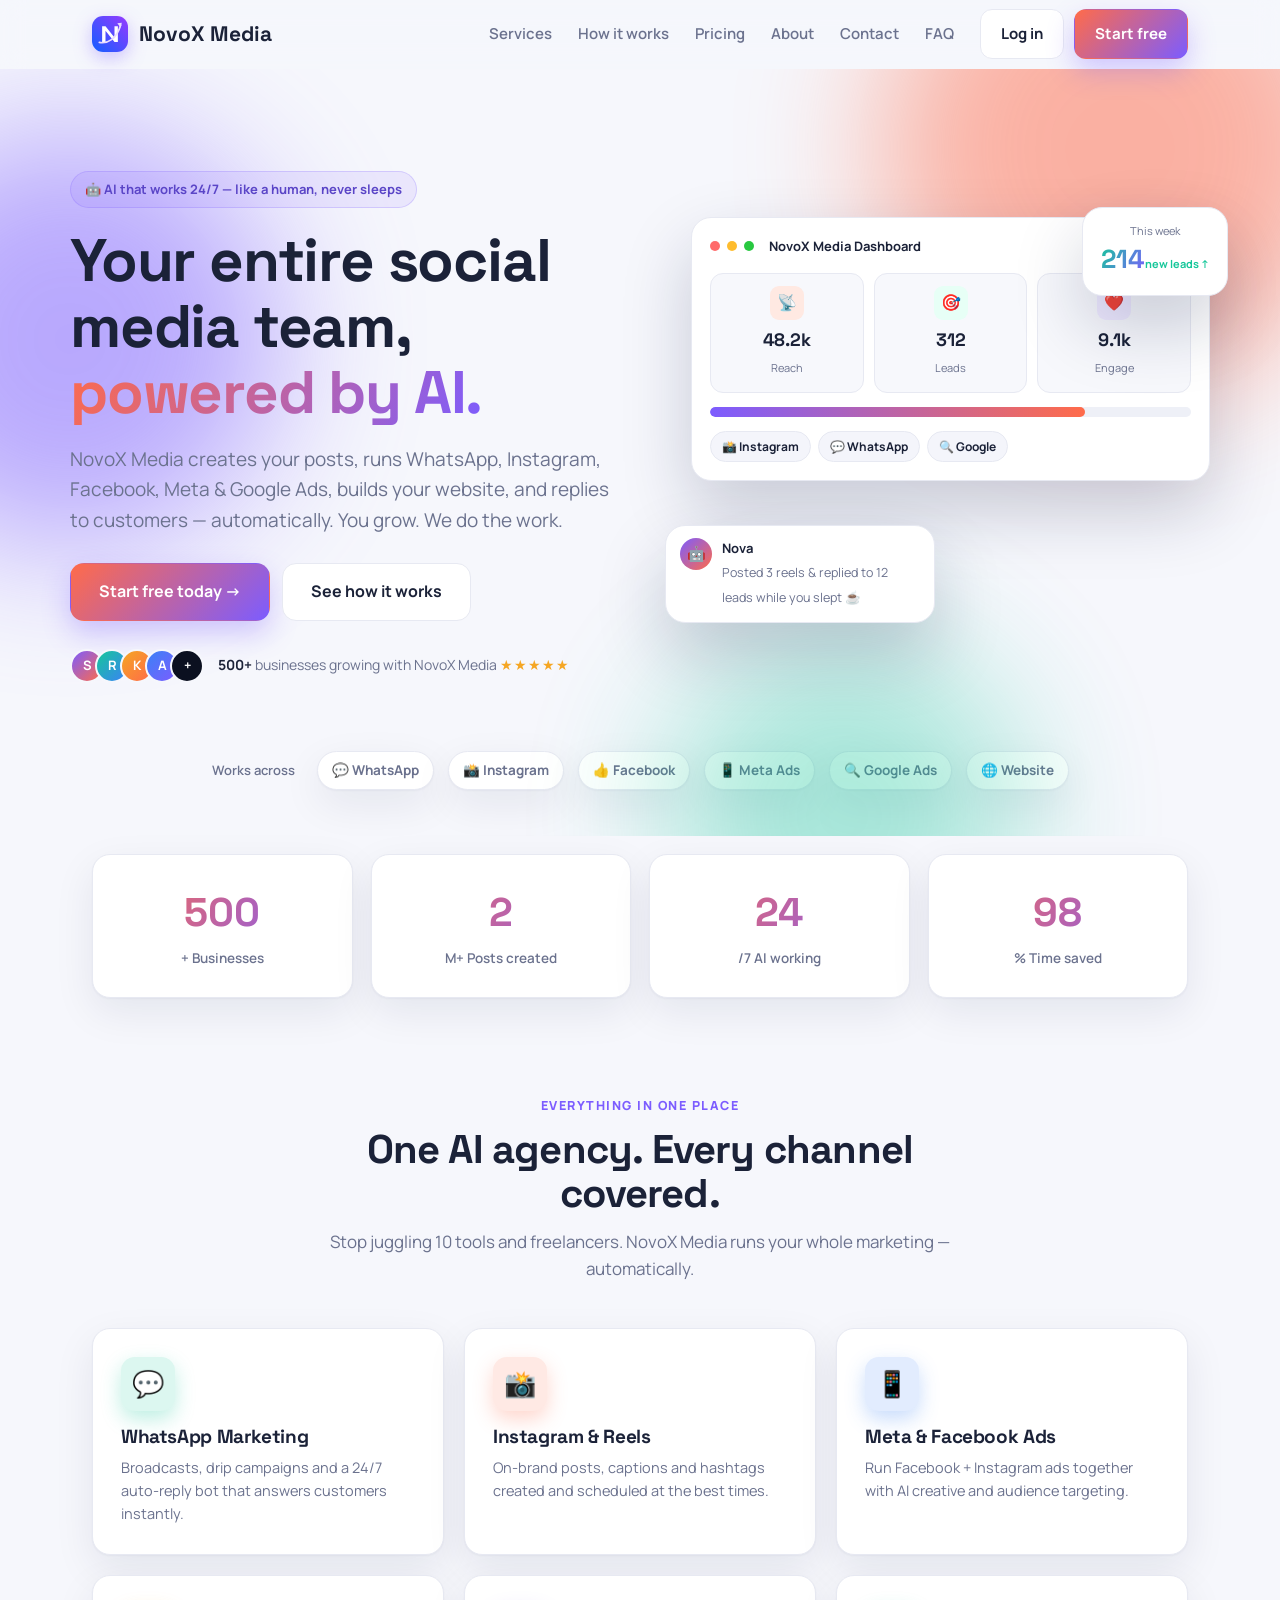
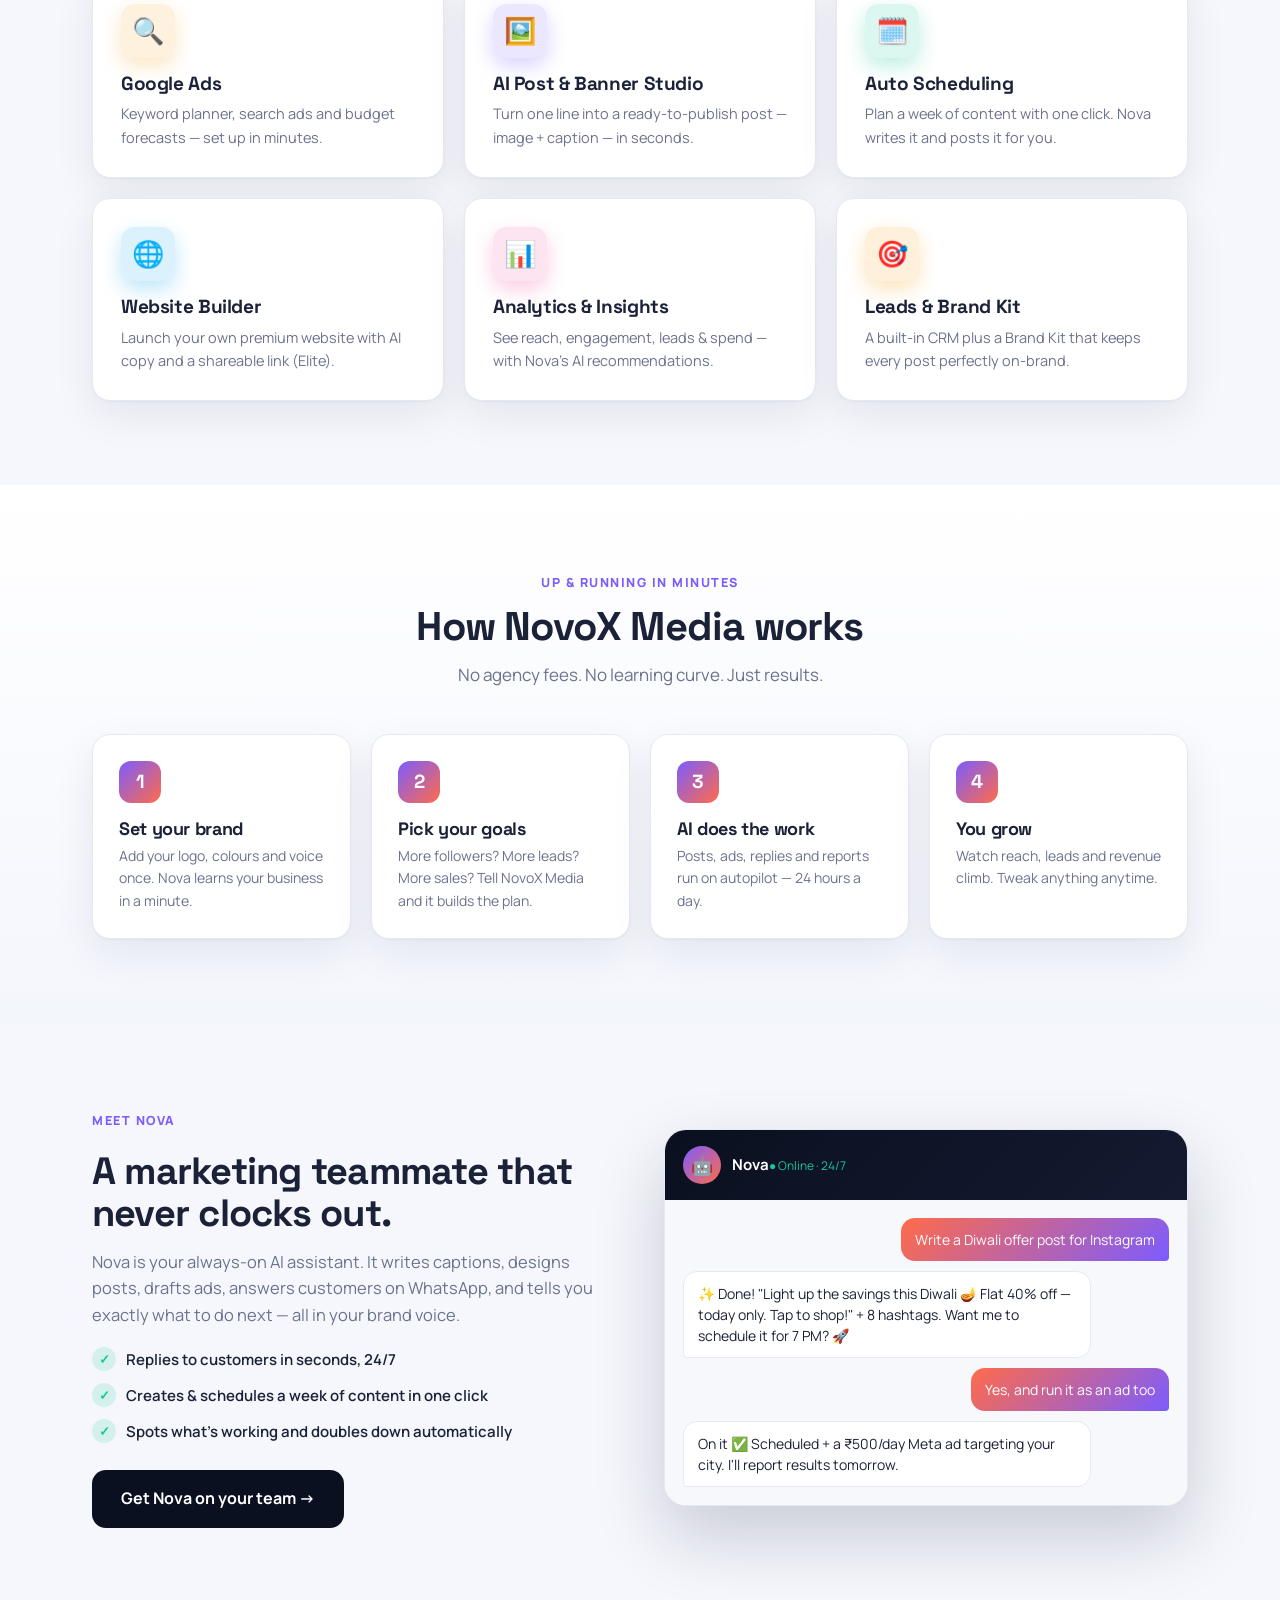
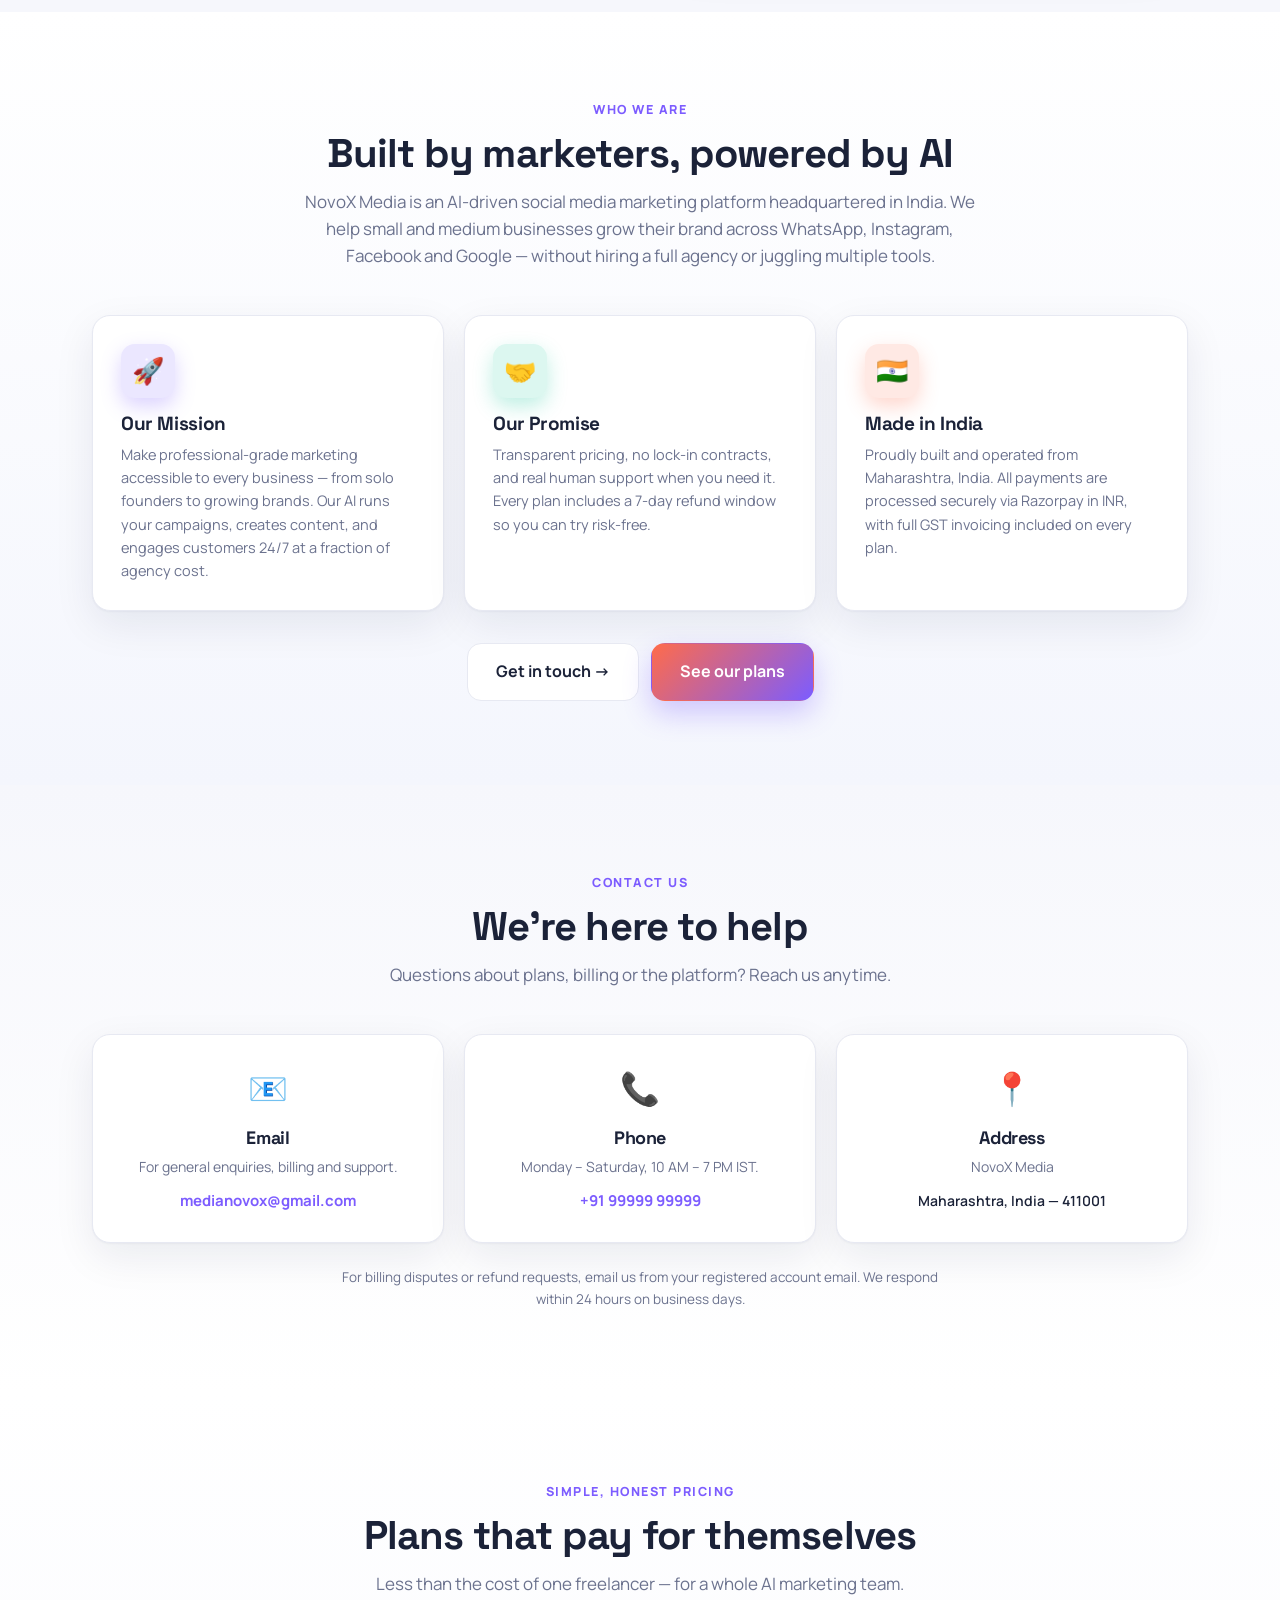
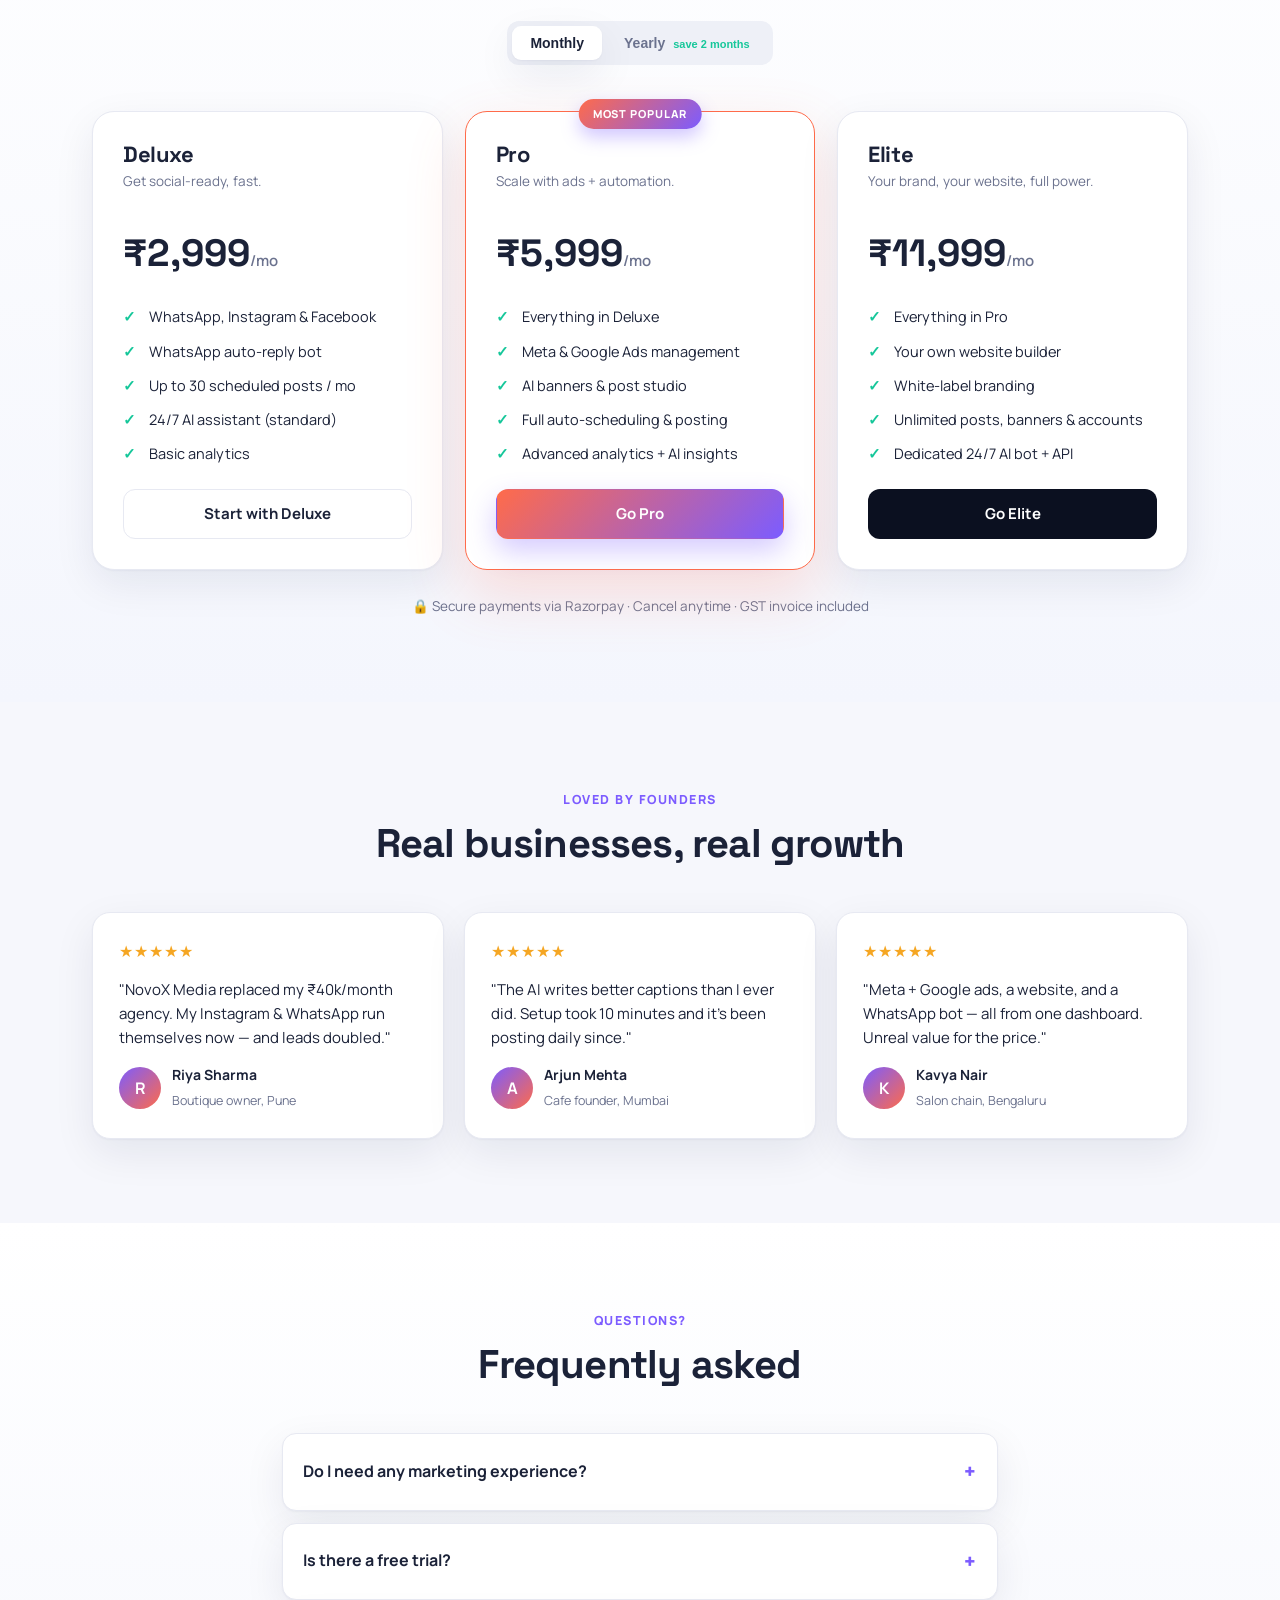
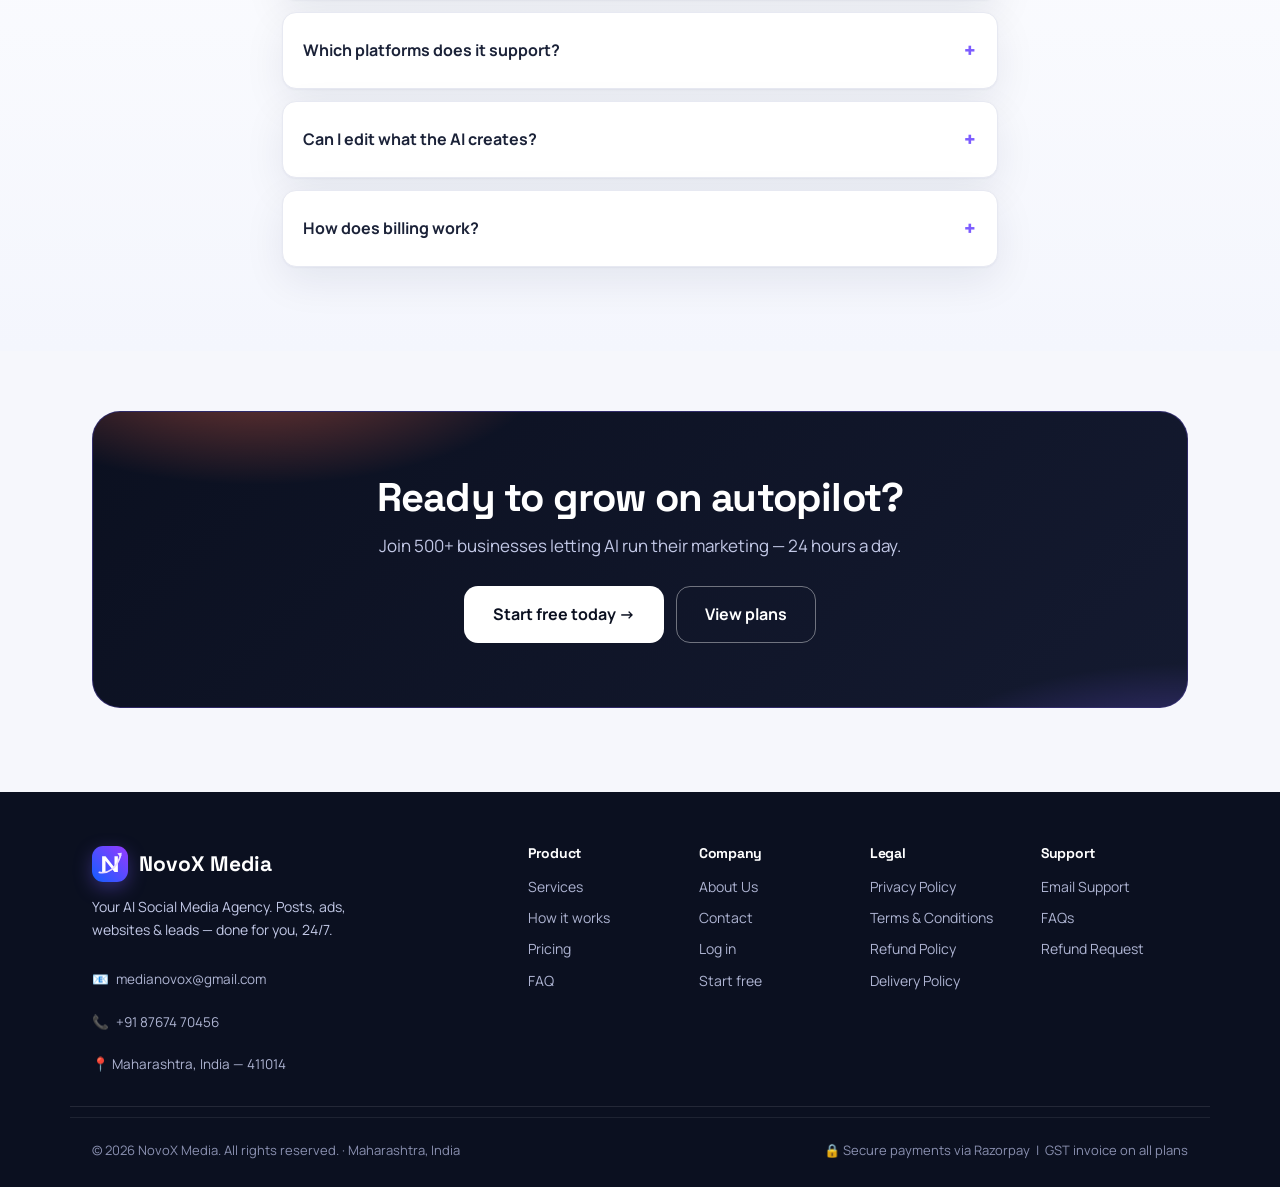
==== commit 45d8a786: "update landing page with a rozarpay requirement" ====
--- a/index.html
+++ b/index.html
@@ -27,6 +27,8 @@
         <a href="#services">Services</a>
         <a href="#how">How it works</a>
         <a href="#pricing">Pricing</a>
+        <a href="#about">About</a>
+        <a href="/contact">Contact</a>
         <a href="#faq">FAQ</a>
       </nav>
       <div class="nav-cta">
@@ -161,6 +163,70 @@
           </div>
         </div>
       </div>
+    </div>
+  </section>
+
+  <!-- ===== ABOUT ===== -->
+  <section class="section alt" id="about">
+    <div class="wrap">
+      <div class="head reveal">
+        <span class="eyebrow">Who we are</span>
+        <h2>Built by marketers, powered by AI</h2>
+        <p>NovoX Media is an AI-driven social media marketing platform headquartered in India. We help small and medium businesses grow their brand across WhatsApp, Instagram, Facebook and Google — without hiring a full agency or juggling multiple tools.</p>
+      </div>
+      <div class="about-grid">
+        <div class="about-item reveal">
+          <div class="c-ic" style="--c:#7c5cff">🚀</div>
+          <h3>Our Mission</h3>
+          <p>Make professional-grade marketing accessible to every business — from solo founders to growing brands. Our AI runs your campaigns, creates content, and engages customers 24/7 at a fraction of agency cost.</p>
+        </div>
+        <div class="about-item reveal" data-delay="80">
+          <div class="c-ic" style="--c:#16c79a">🤝</div>
+          <h3>Our Promise</h3>
+          <p>Transparent pricing, no lock-in contracts, and real human support when you need it. Every plan includes a 7-day refund window so you can try risk-free.</p>
+        </div>
+        <div class="about-item reveal" data-delay="160">
+          <div class="c-ic" style="--c:#ff6b4a">🇮🇳</div>
+          <h3>Made in India</h3>
+          <p>Proudly built and operated from Maharashtra, India. All payments are processed securely via Razorpay in INR, with full GST invoicing included on every plan.</p>
+        </div>
+      </div>
+      <div class="about-cta reveal">
+        <a href="/contact" class="btn btn-ghost btn-lg">Get in touch →</a>
+        <a href="#pricing" class="btn btn-primary btn-lg">See our plans</a>
+      </div>
+    </div>
+  </section>
+
+  <!-- ===== CONTACT STRIP ===== -->
+  <section class="section contact-strip" id="contact">
+    <div class="wrap">
+      <div class="head reveal">
+        <span class="eyebrow">Contact us</span>
+        <h2>We're here to help</h2>
+        <p>Questions about plans, billing or the platform? Reach us anytime.</p>
+      </div>
+      <div class="contact-cards">
+        <div class="contact-card reveal">
+          <div class="cc-icon">📧</div>
+          <h3>Email</h3>
+          <p>For general enquiries, billing and support.</p>
+          <a href="mailto:medianovox@gmail.com" class="contact-link">medianovox@gmail.com</a>
+        </div>
+        <div class="contact-card reveal" data-delay="80">
+          <div class="cc-icon">📞</div>
+          <h3>Phone</h3>
+          <p>Monday – Saturday, 10 AM – 7 PM IST.</p>
+          <a href="tel:+919999999999" class="contact-link">+91 99999 99999</a>
+        </div>
+        <div class="contact-card reveal" data-delay="160">
+          <div class="cc-icon">📍</div>
+          <h3>Address</h3>
+          <p>NovoX Media</p>
+          <span class="contact-addr">Maharashtra, India — 411001</span>
+        </div>
+      </div>
+      <p class="contact-note reveal">For billing disputes or refund requests, email us from your registered account email. We respond within 24 hours on business days.</p>
     </div>
   </section>
 
@@ -270,14 +336,46 @@
       <div class="foot-brand">
         <a href="#top" class="brand"><span class="brand-mark">N</span><span class="brand-name">NovoX Media</span></a>
         <p>Your AI Social Media Agency. Posts, ads, websites &amp; leads — done for you, 24/7.</p>
+        <div class="foot-contact">
+          <p>📧 <a href="mailto:medianovox@gmail.com">medianovox@gmail.com</a></p>
+          <p>📞 <a href="tel:+918767470456">+91 87674 70456</a></p>
+          <p>📍 Maharashtra, India — 411014</p>
+        </div>
       </div>
       <div class="foot-cols">
-        <div><h4>Product</h4><a href="#services">Services</a><a href="#how">How it works</a><a href="#pricing">Pricing</a></div>
-        <div><h4>Company</h4><a href="#faq">FAQ</a><a href="#" class="cta-login">Log in</a><a href="#" class="cta-start">Start free</a></div>
-        <div><h4>Get in touch</h4><a href="mailto:medianovox@gmail.com">medianovox@gmail.com</a><a href="#">WhatsApp us</a></div>
-      </div>
-    </div>
-    <!-- <div class="wrap foot-bottom"><span>© <span id="year"></span> NovoX Media. All rights reserved.</span><span>Made with ❤️ + AI</span></div> -->
+        <div>
+          <h4>Product</h4>
+          <a href="#services">Services</a>
+          <a href="#how">How it works</a>
+          <a href="#pricing">Pricing</a>
+          <a href="#faq">FAQ</a>
+        </div>
+        <div>
+          <h4>Company</h4>
+          <a href="#about">About Us</a>
+          <a href="/contact">Contact</a>
+          <a href="#" class="cta-login">Log in</a>
+          <a href="#" class="cta-start">Start free</a>
+        </div>
+        <div>
+          <h4>Legal</h4>
+          <a href="/privacy">Privacy Policy</a>
+          <a href="/terms">Terms &amp; Conditions</a>
+          <a href="/refund">Refund Policy</a>
+          <a href="/shipping">Delivery Policy</a>
+        </div>
+        <div>
+          <h4>Support</h4>
+          <a href="mailto:medianovox@gmail.com">Email Support</a>
+          <a href="#faq">FAQs</a>
+          <a href="/refund">Refund Request</a>
+        </div>
+      </div>
+    </div>
+    <div class="wrap foot-bottom">
+      <span>© <span id="year"></span> NovoX Media. All rights reserved. · Maharashtra, India</span>
+      <span>🔒 Secure payments via Razorpay &nbsp;|&nbsp; GST invoice on all plans</span>
+    </div>
   </footer>
 
   <script src="script.js"></script>
--- a/styles.css
+++ b/styles.css
@@ -213,11 +213,36 @@
 .footer .brand-name{color:#fff}
 .foot-in{display:grid;grid-template-columns:1.2fr 2fr;gap:40px;padding-bottom:30px;border-bottom:1px solid rgba(255,255,255,.1)}
 .foot-brand p{margin-top:14px;font-size:14px;max-width:300px}
-.foot-cols{display:grid;grid-template-columns:repeat(3,1fr);gap:24px}
+.foot-cols{display:grid;grid-template-columns:repeat(4,1fr);gap:24px}
 .foot-cols h4{color:#fff;font-size:14px;margin-bottom:14px}
 .foot-cols a{display:block;font-size:14px;margin-bottom:9px;color:#aeb4d2;transition:color .15s}
 .foot-cols a:hover{color:#fff}
-.foot-bottom{display:flex;justify-content:space-between;align-items:center;padding-top:22px;font-size:13px;color:#8a90b0;flex-wrap:wrap;gap:8px}
+.foot-bottom{display:flex;justify-content:space-between;align-items:center;padding-top:22px;margin-top:10px;border-top:1px solid rgba(255,255,255,.08);font-size:13px;color:#8a90b0;flex-wrap:wrap;gap:8px}
+
+/* ===== About section ===== */
+.about-grid{display:grid;grid-template-columns:repeat(3,1fr);gap:20px;margin-bottom:32px}
+.about-item{background:var(--surface);border:1px solid var(--line);border-radius:var(--radius);padding:28px;box-shadow:var(--shadow)}
+.about-item h3{font-size:19px;margin:14px 0 8px}
+.about-item p{color:var(--muted);font-size:14.5px}
+.about-cta{display:flex;gap:12px;justify-content:center;flex-wrap:wrap}
+
+/* ===== Contact section ===== */
+.contact-strip{background:linear-gradient(180deg,var(--bg),#fff)}
+.contact-cards{display:grid;grid-template-columns:repeat(3,1fr);gap:20px;margin-bottom:24px}
+.contact-card{background:var(--surface);border:1px solid var(--line);border-radius:var(--radius);padding:28px;box-shadow:var(--shadow);text-align:center}
+.cc-icon{font-size:32px;margin-bottom:14px}
+.contact-card h3{font-size:18px;margin-bottom:8px}
+.contact-card p{color:var(--muted);font-size:14px;margin-bottom:10px}
+.contact-link{font-weight:700;color:var(--violet);font-size:15px}
+.contact-link:hover{text-decoration:underline}
+.contact-addr{font-weight:600;font-size:14px;color:var(--text)}
+.contact-note{text-align:center;color:var(--muted);font-size:13.5px;max-width:600px;margin:0 auto}
+
+/* ===== Footer contact details ===== */
+.foot-contact{margin-top:14px;display:grid;gap:7px}
+.foot-contact p{font-size:13.5px;color:#aeb4d2;display:flex;align-items:center;gap:7px}
+.foot-contact a{color:#aeb4d2;transition:color .15s}
+.foot-contact a:hover{color:#fff}
 
 /* ===== Scroll reveal ===== */
 .reveal{opacity:0;transform:translateY(26px);transition:opacity .7s cubic-bezier(.2,.7,.2,1),transform .7s cubic-bezier(.2,.7,.2,1)}
@@ -228,11 +253,12 @@
   .hero-in{grid-template-columns:1fr;gap:30px}
   .hero-art{min-height:360px;max-width:460px;margin:0 auto}
   .split{grid-template-columns:1fr;gap:30px}
-  .cards,.quotes{grid-template-columns:1fr 1fr}
+  .cards,.quotes,.about-grid,.contact-cards{grid-template-columns:1fr 1fr}
   .steps,.stat-band{grid-template-columns:1fr 1fr}
   .plans{grid-template-columns:1fr;max-width:440px;margin:0 auto}
   .plan.pop{transform:none}.plan.pop:hover{transform:translateY(-6px)}
   .foot-in{grid-template-columns:1fr}
+  .foot-cols{grid-template-columns:repeat(2,1fr)}
 }
 @media(max-width:760px){
   .nav-links,.nav-cta{display:none}
@@ -240,7 +266,7 @@
   .nav-links.show{display:flex;position:absolute;top:68px;left:0;right:0;flex-direction:column;background:#fff;padding:16px 22px;gap:14px;border-bottom:1px solid var(--line);box-shadow:var(--shadow)}
   .nav-links.show a{font-size:16px;color:var(--text)}
   .section{padding:60px 0}
-  .cards,.quotes,.steps,.stat-band{grid-template-columns:1fr}
+  .cards,.quotes,.steps,.stat-band,.about-grid,.contact-cards{grid-template-columns:1fr}
   .foot-cols{grid-template-columns:1fr 1fr}
 }
 @media(prefers-reduced-motion:reduce){
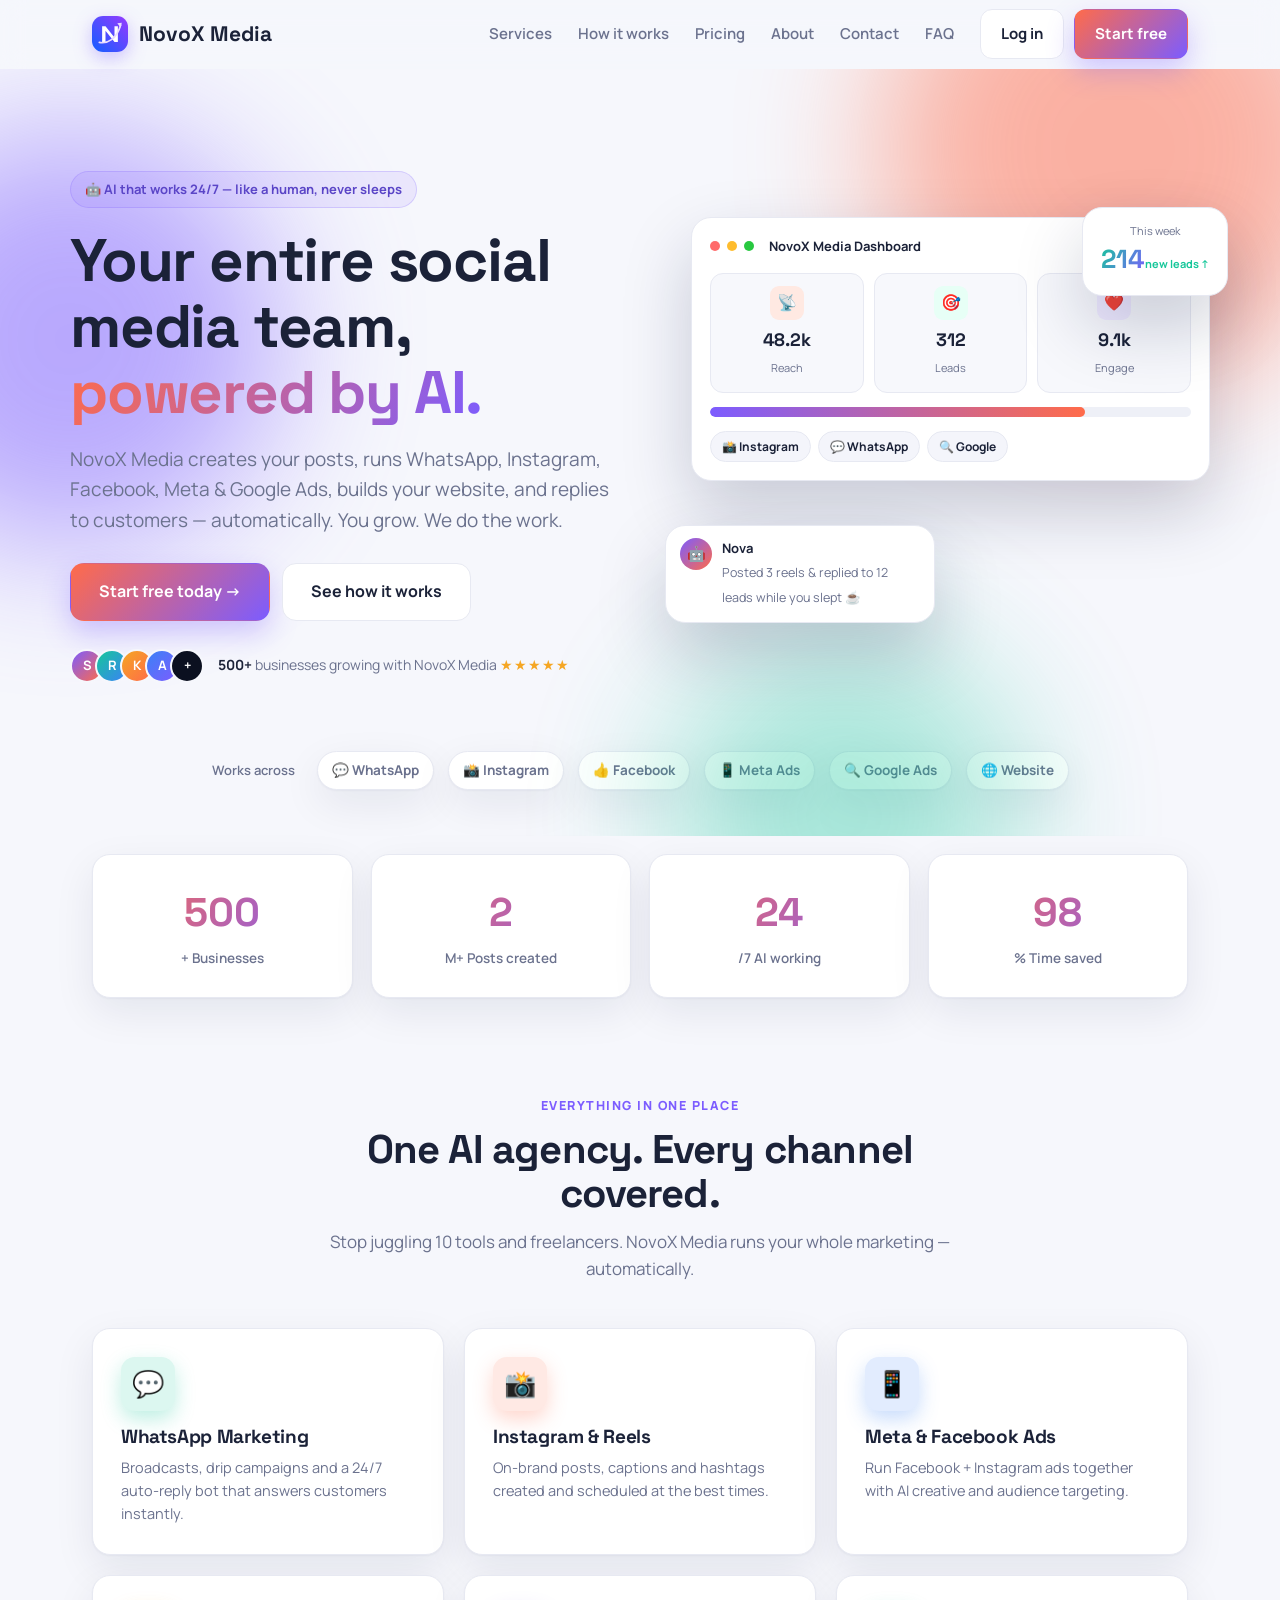
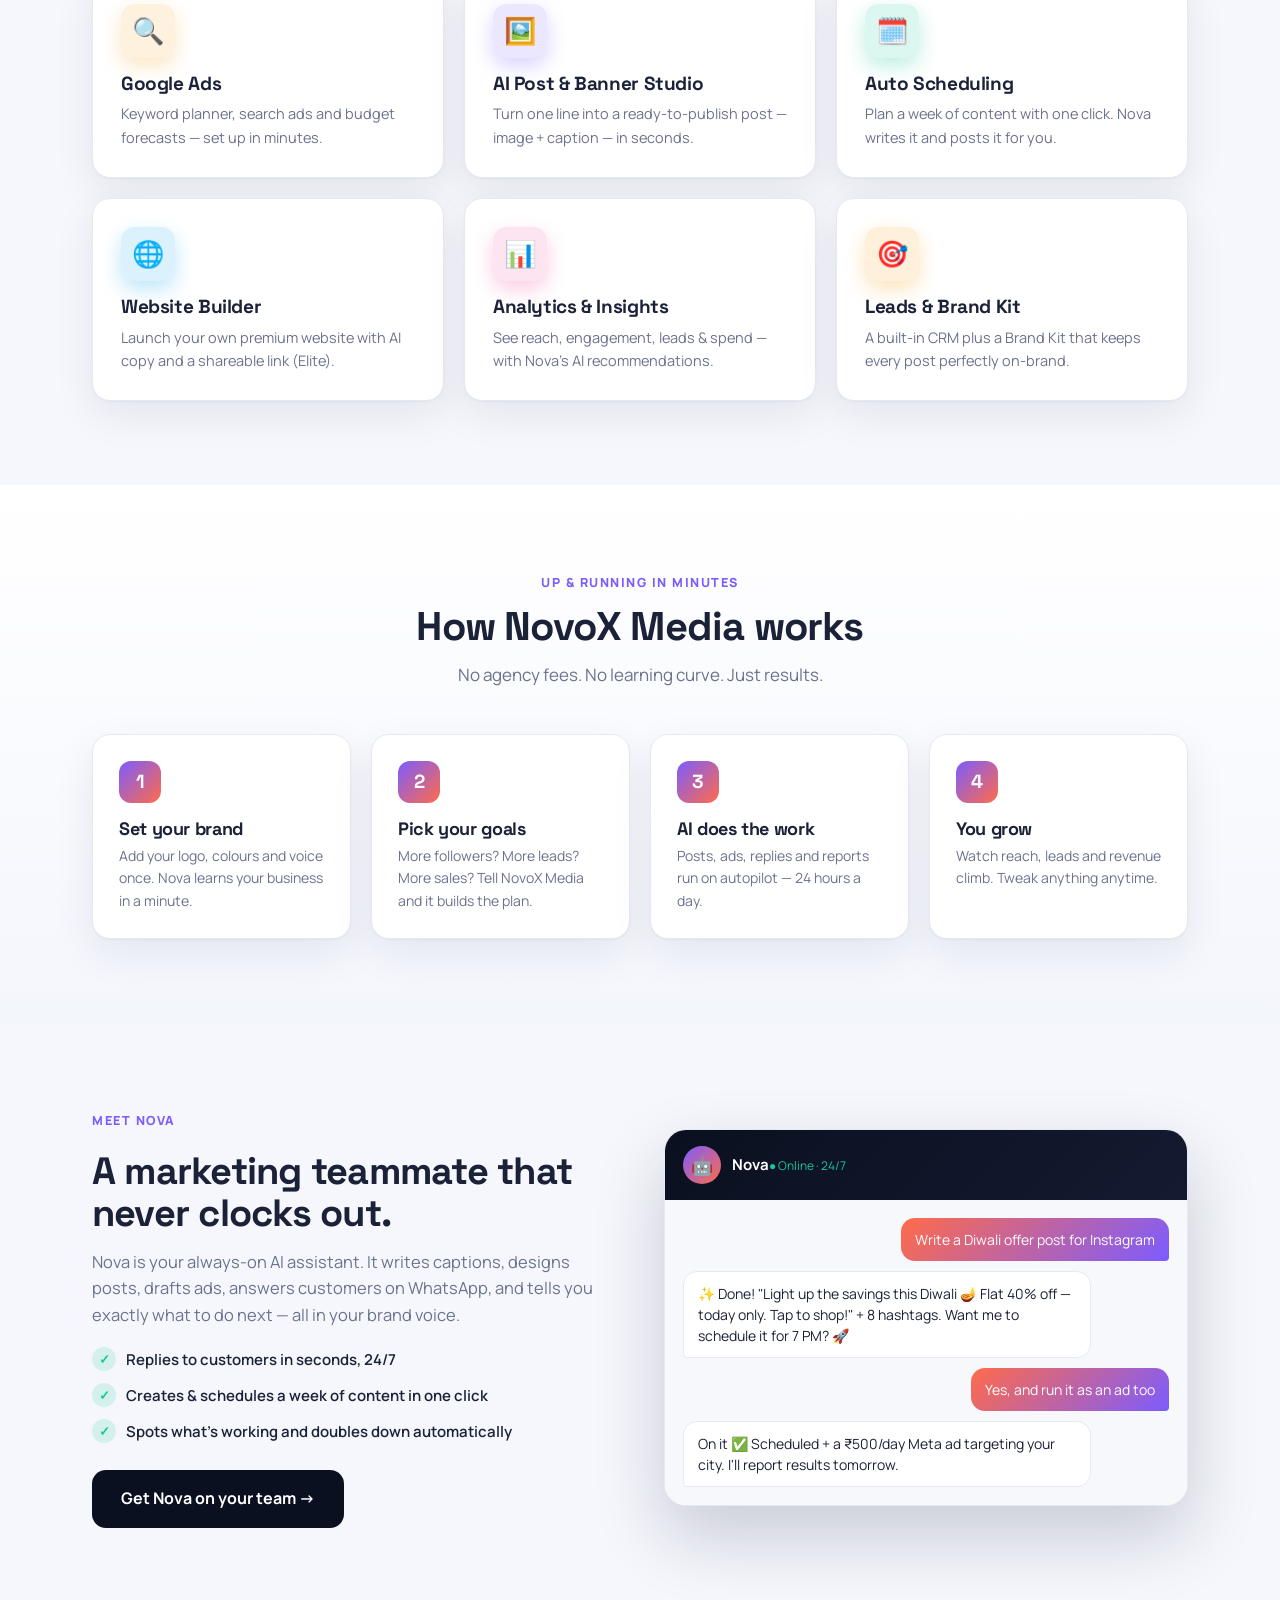
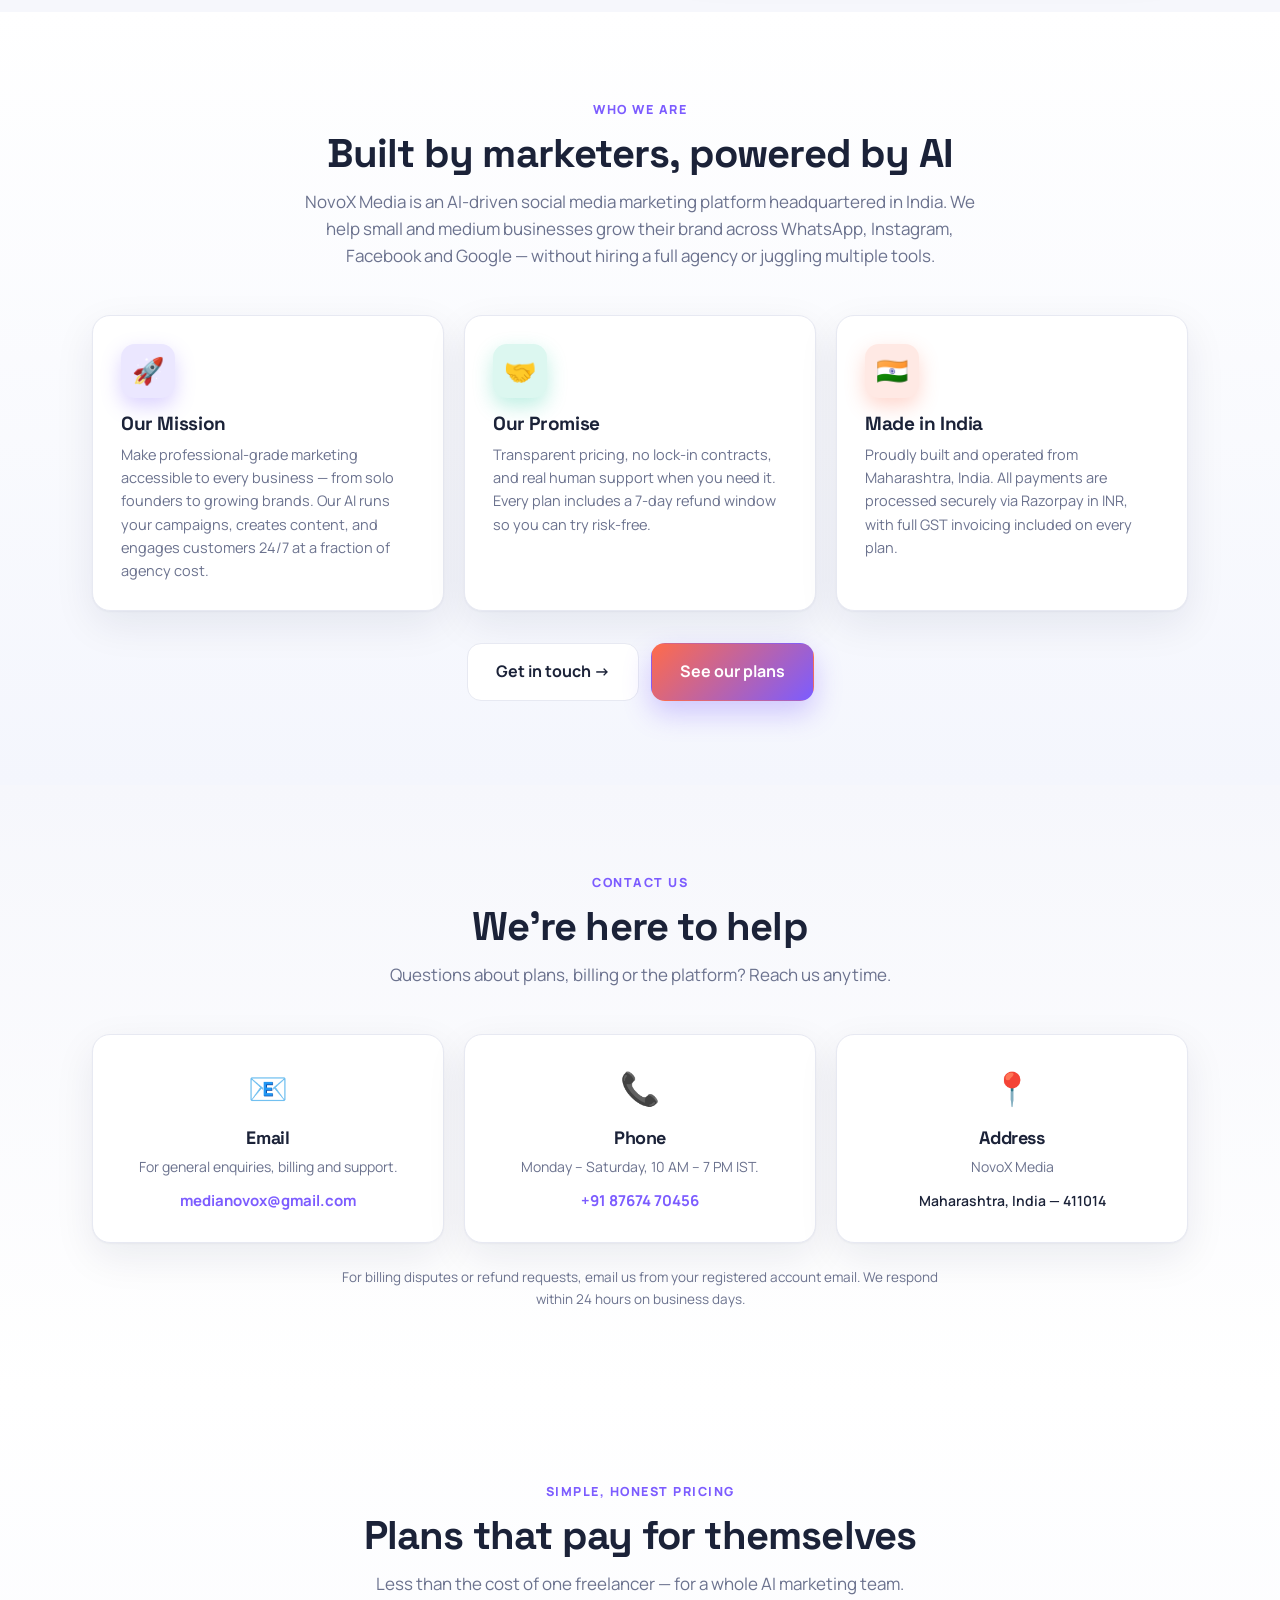
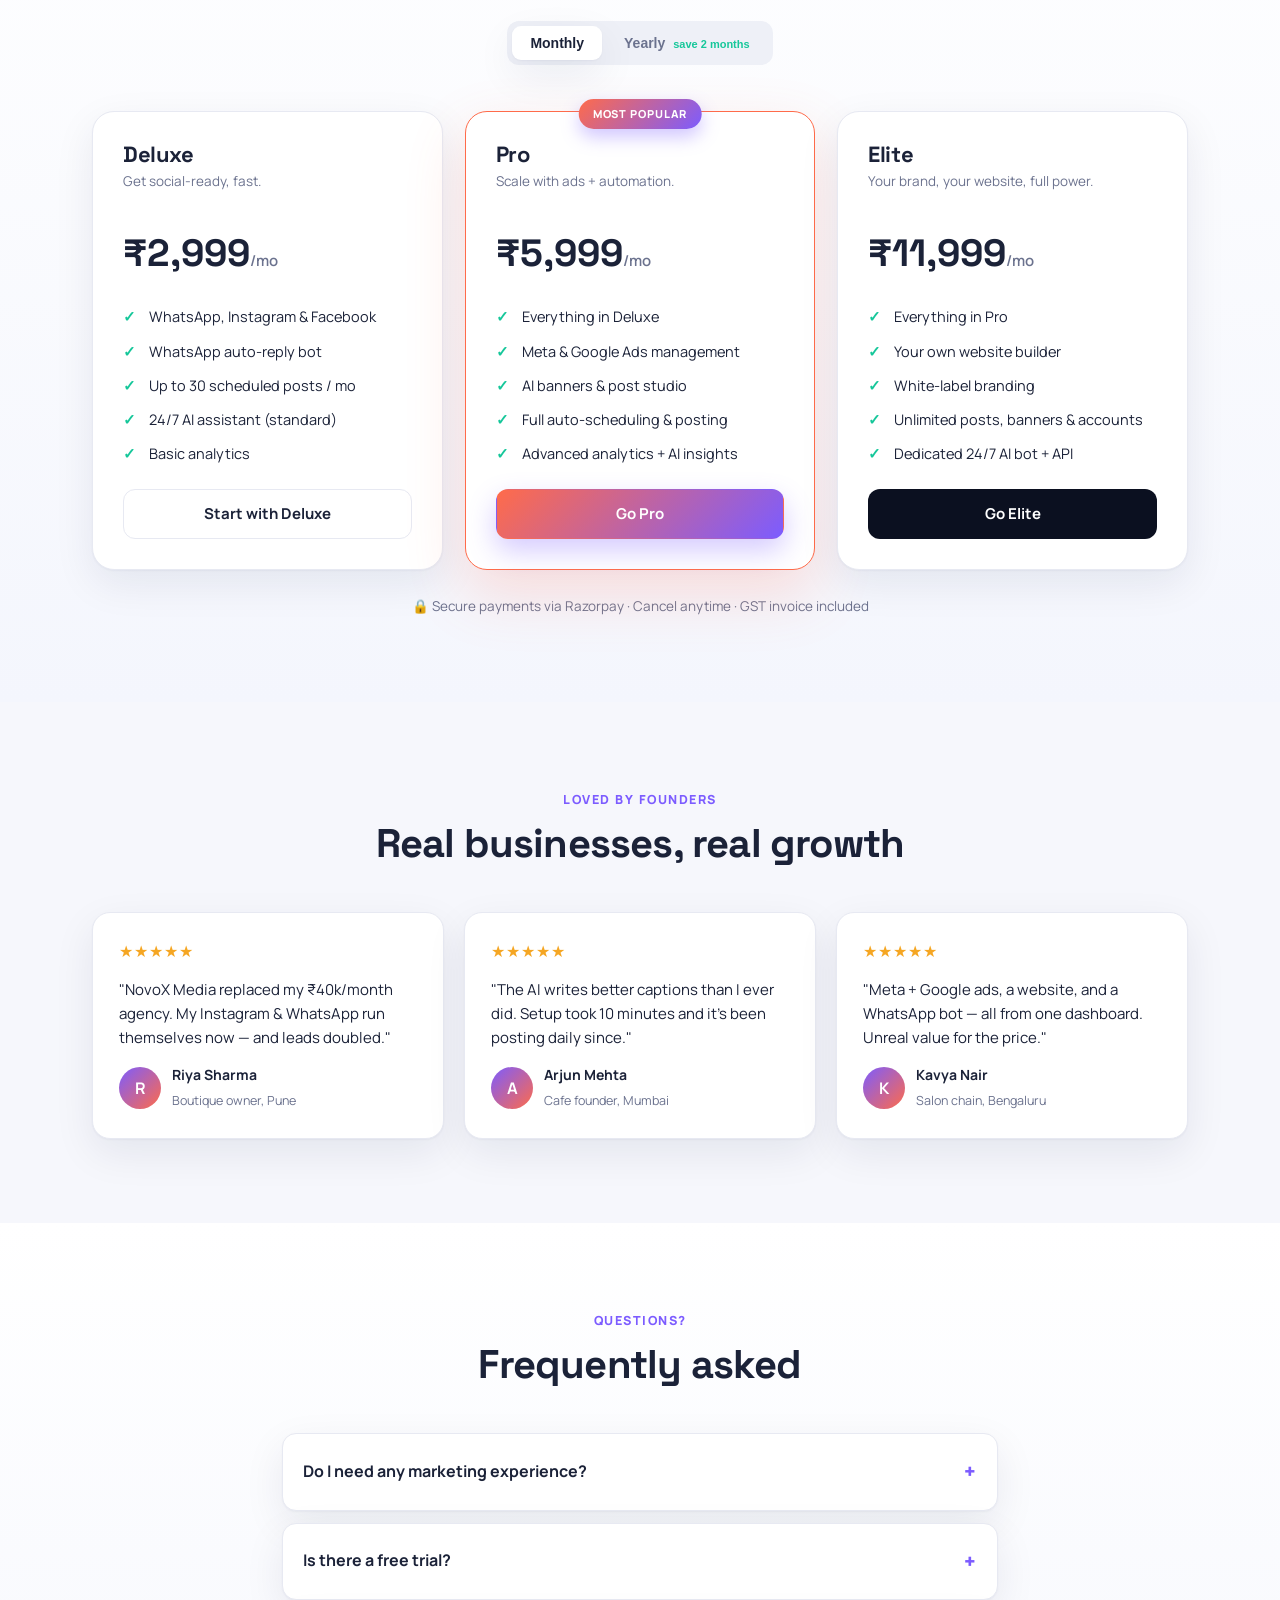
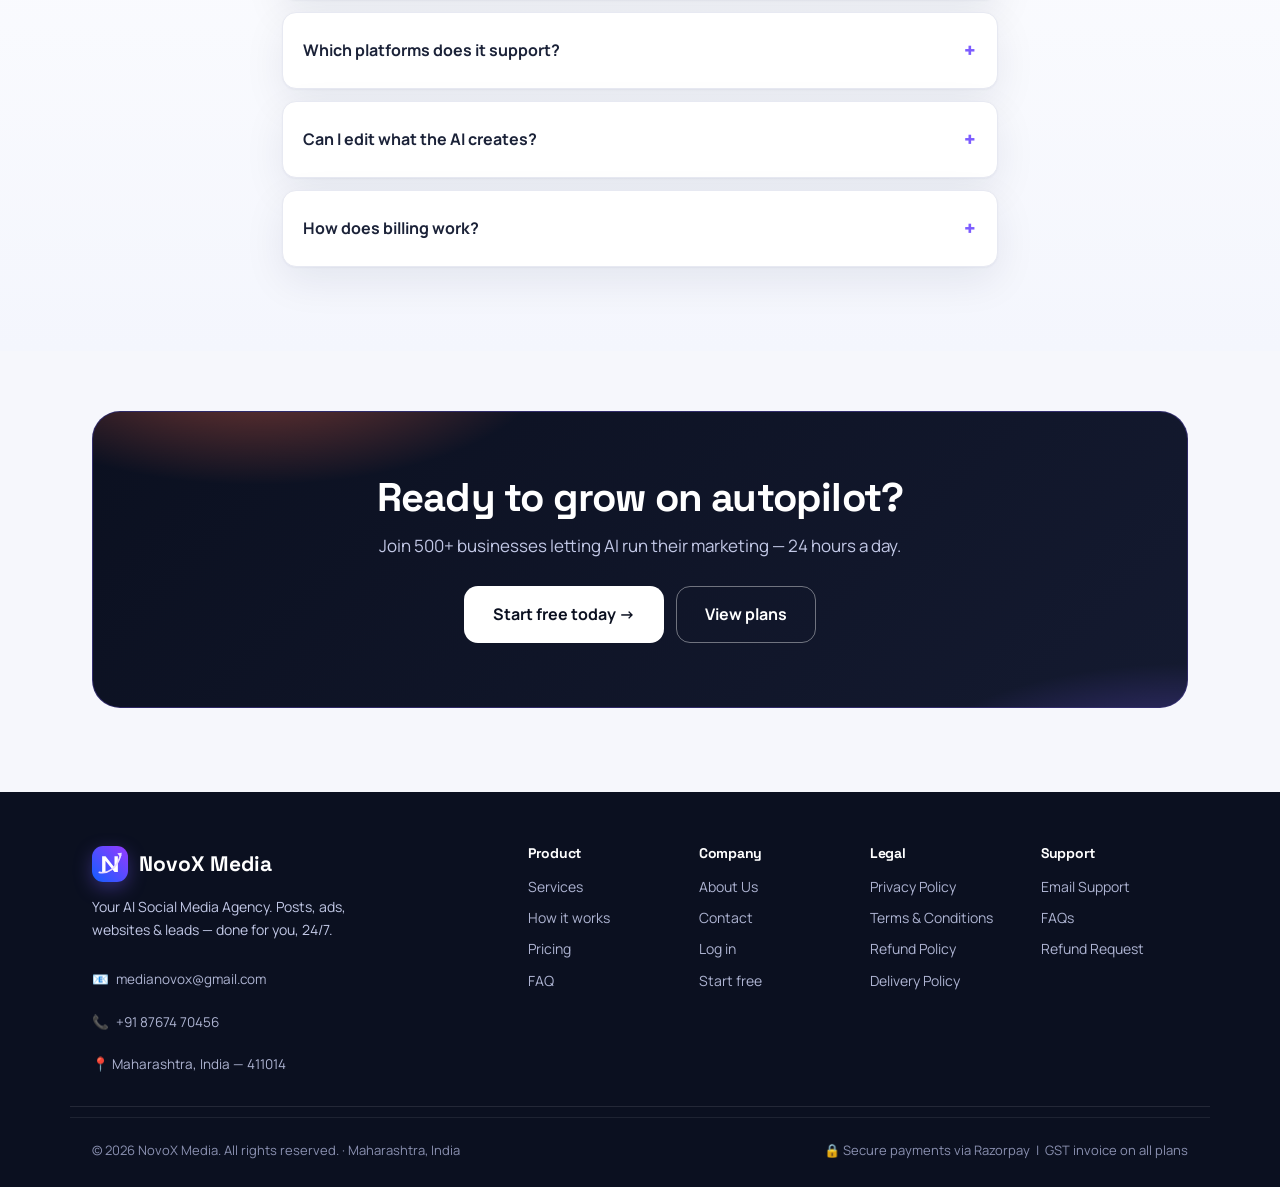
==== commit 9c116d1d: "update landing page with a rozarpay requirement" ====
--- a/index.html
+++ b/index.html
@@ -217,13 +217,13 @@
           <div class="cc-icon">📞</div>
           <h3>Phone</h3>
           <p>Monday – Saturday, 10 AM – 7 PM IST.</p>
-          <a href="tel:+919999999999" class="contact-link">+91 99999 99999</a>
+          <a href="tel:+918767470456" class="contact-link">+91 87674 70456</a>
         </div>
         <div class="contact-card reveal" data-delay="160">
           <div class="cc-icon">📍</div>
           <h3>Address</h3>
           <p>NovoX Media</p>
-          <span class="contact-addr">Maharashtra, India — 411001</span>
+          <span class="contact-addr">Maharashtra, India — 411014</span>
         </div>
       </div>
       <p class="contact-note reveal">For billing disputes or refund requests, email us from your registered account email. We respond within 24 hours on business days.</p>
